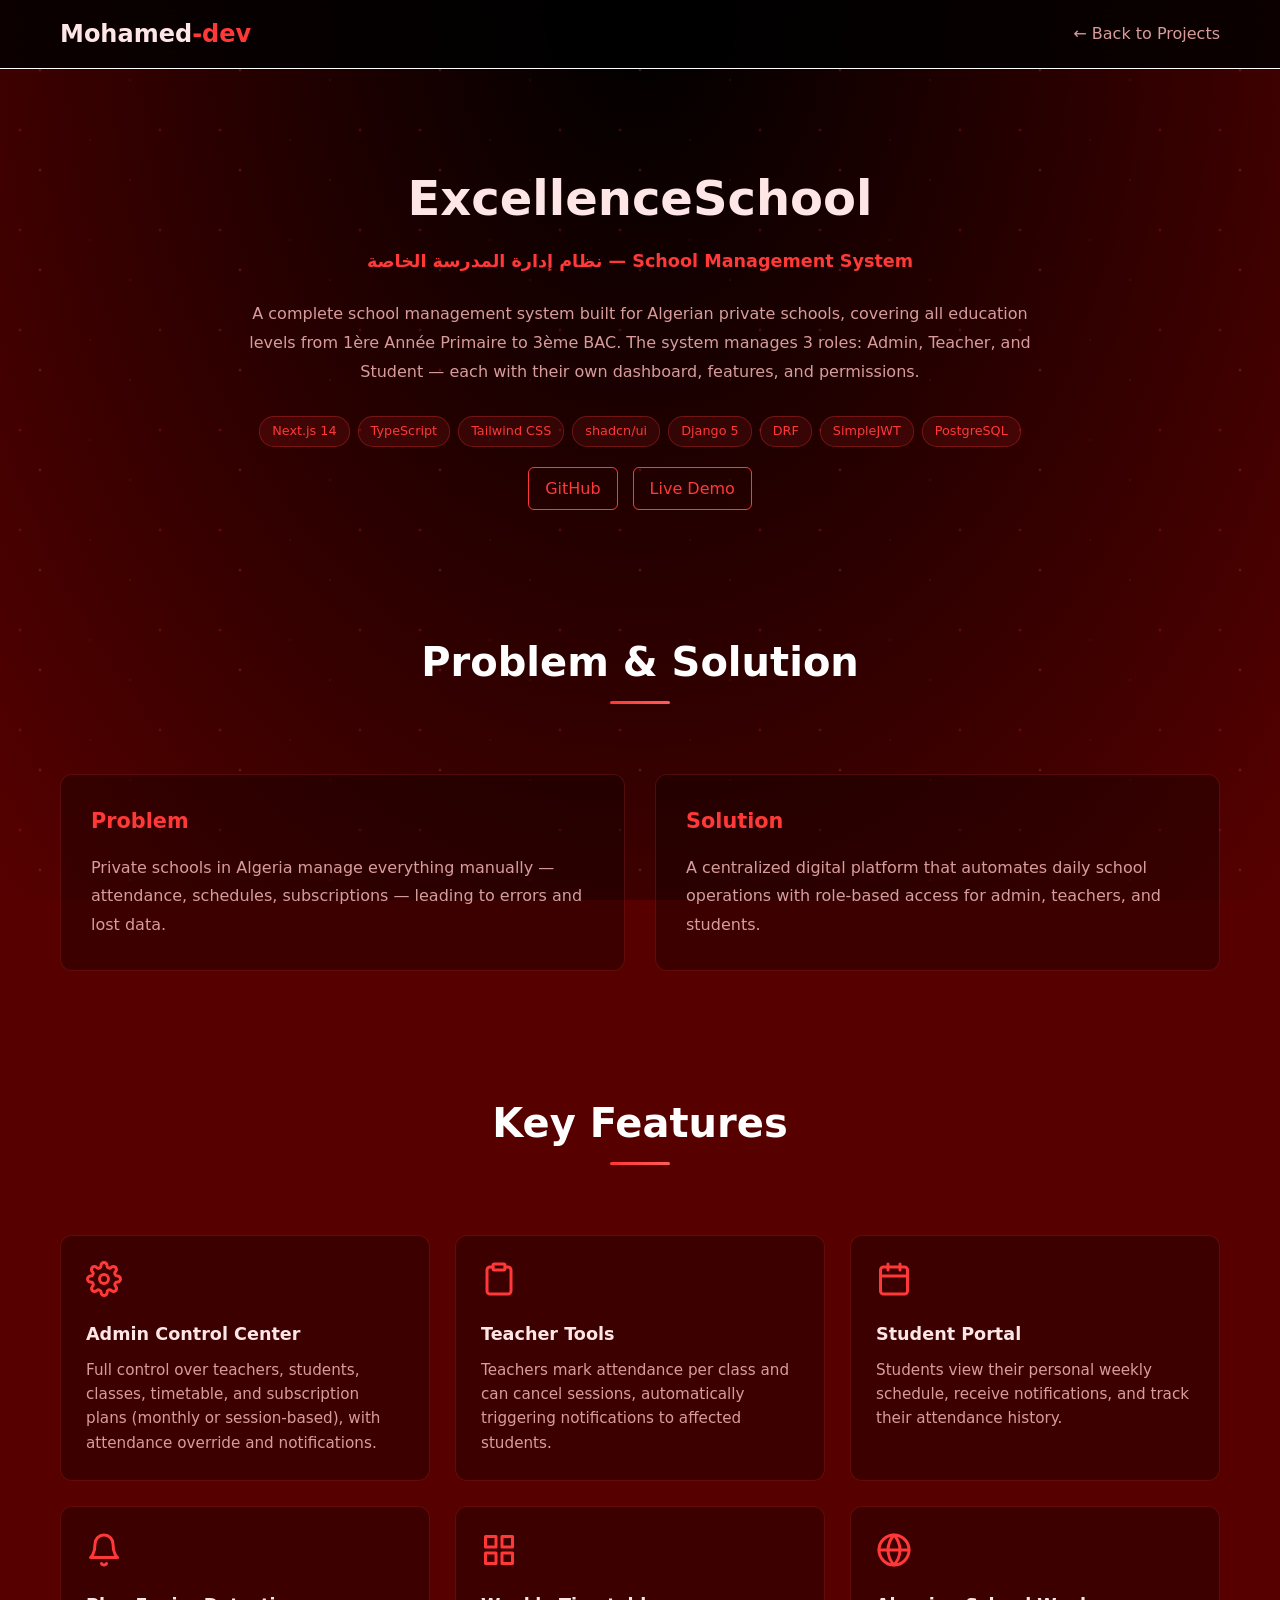
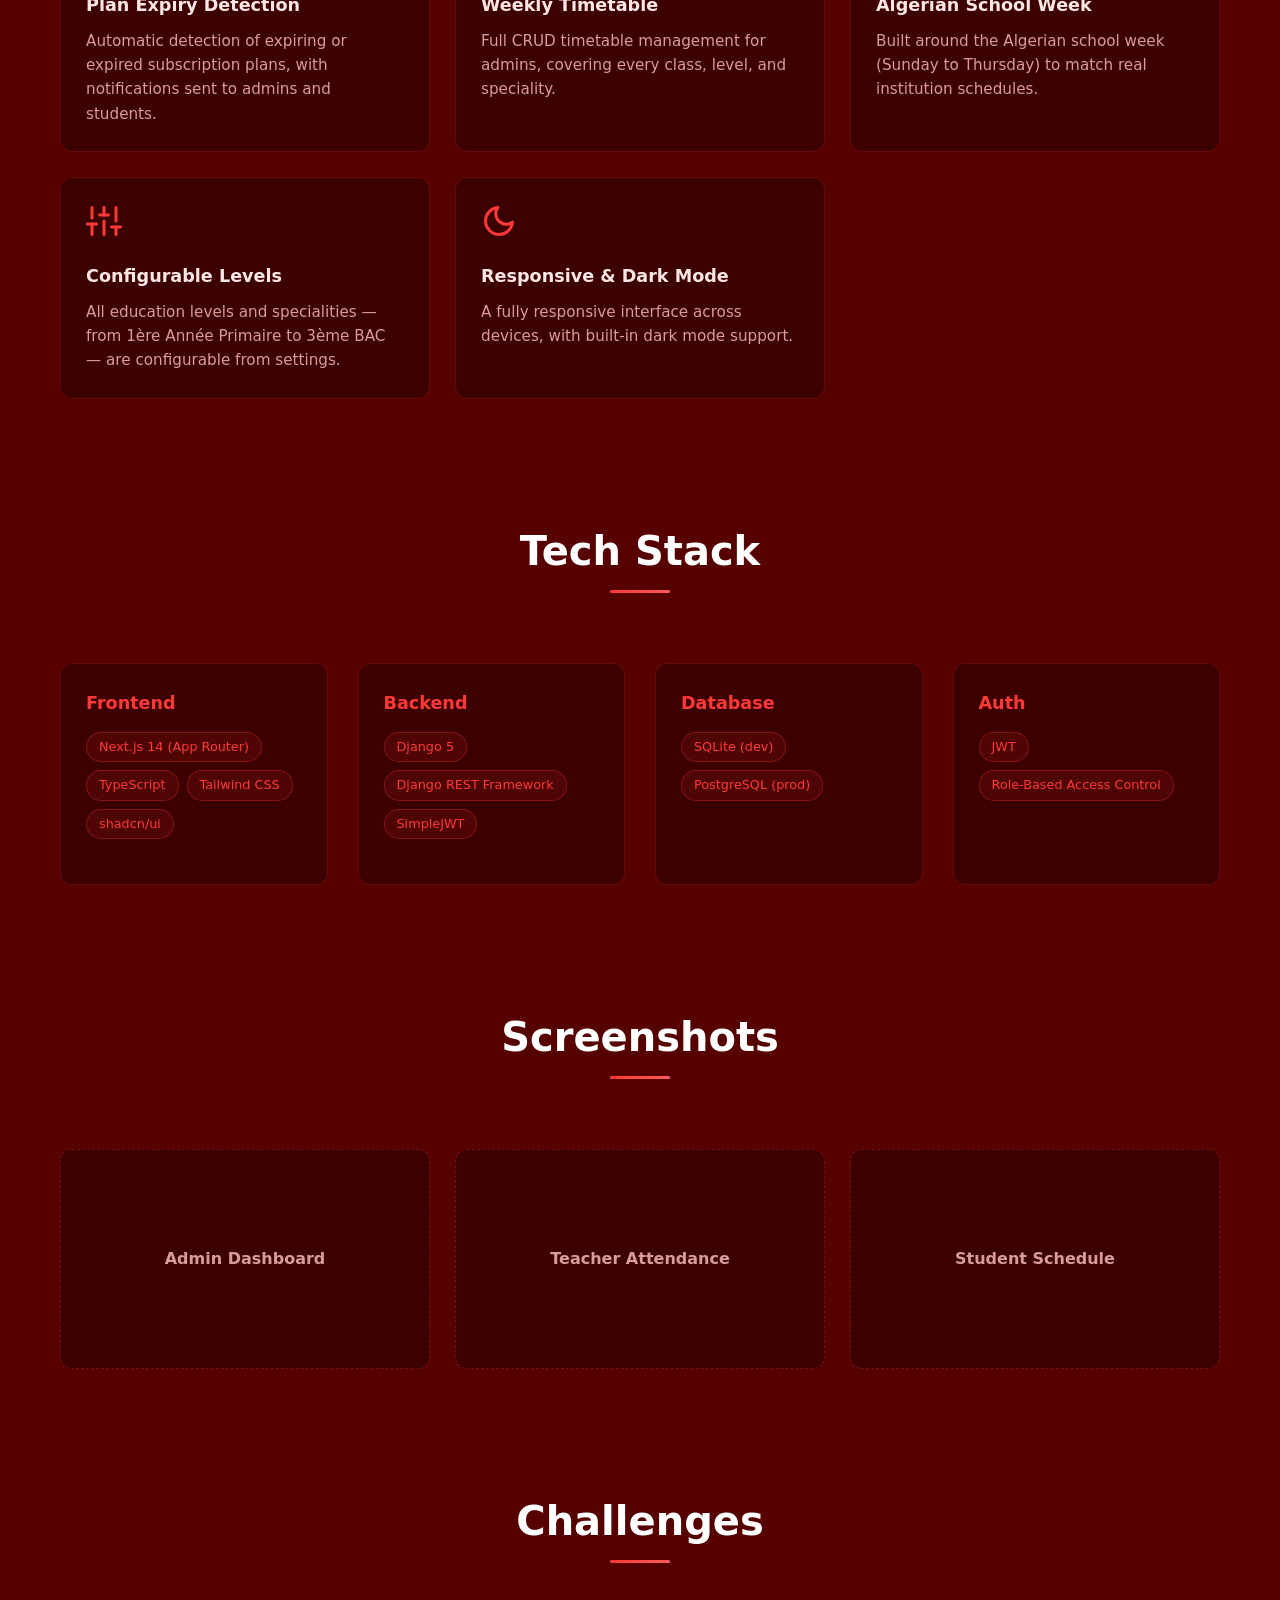
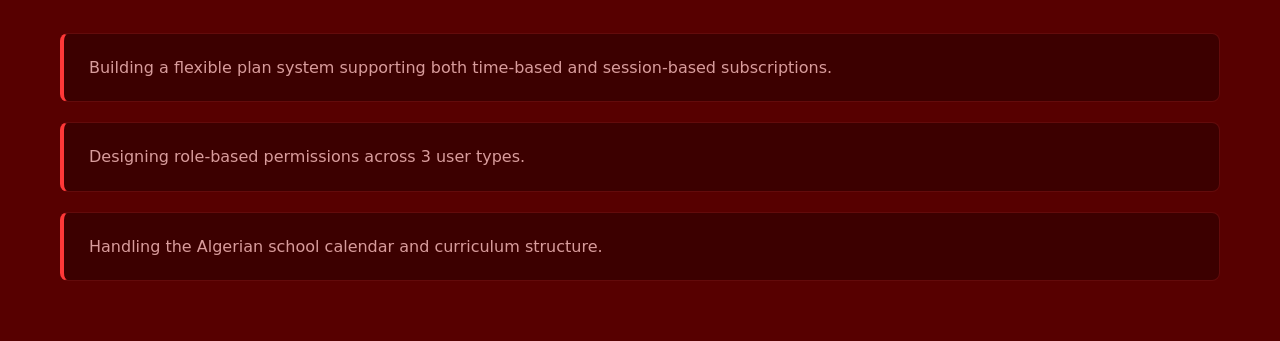
==== excellenceschool.html @ bee2334b "final1" ====
<!DOCTYPE html>
<html lang="en">
<head>
    <meta charset="UTF-8">
    <meta name="viewport" content="width=device-width, initial-scale=1.0">
    <title>ExcellenceSchool — Beddani Mohamed</title>
    <link rel="icon" type="Image/jpeg" href="icon.jpg">
    <link rel="stylesheet" href="style.css">
</head>
<body>
    <header id="navbar">
        <nav class="nav-container">
            <div class="logo">
                Mohamed<span class="logo-accent">-dev</span>
            </div>
            <a href="index.html#projects" class="back-link">&larr; Back to Projects</a>
        </nav>
    </header>

    <main>
        <section class="project-hero">
            <div class="container">
                <h1>ExcellenceSchool</h1>
                <p class="project-subtitle">نظام إدارة المدرسة الخاصة — School Management System</p>
                <p class="project-hero-desc">A complete school management system built for Algerian private schools, covering all education levels from 1ère Année Primaire to 3ème BAC. The system manages 3 roles: Admin, Teacher, and Student — each with their own dashboard, features, and permissions.</p>
                <div class="project-tech">
                    <span>Next.js 14</span>
                    <span>TypeScript</span>
                    <span>Tailwind CSS</span>
                    <span>shadcn/ui</span>
                    <span>Django 5</span>
                    <span>DRF</span>
                    <span>SimpleJWT</span>
                    <span>PostgreSQL</span>
                </div>
                <div class="project-links">
                    <a href="#" class="project-link">GitHub</a>
                    <a href="https://excellence-school.vercel.app/" class="project-link" target="_blank">Live Demo</a>
                </div>
            </div>
        </section>

        <section class="section">
            <div class="container">
                <h2 class="section-title">Problem &amp; Solution</h2>
                <div class="problem-solution-grid">
                    <div class="ps-card">
                        <h3>Problem</h3>
                        <p>Private schools in Algeria manage everything manually — attendance, schedules, subscriptions — leading to errors and lost data.</p>
                    </div>
                    <div class="ps-card">
                        <h3>Solution</h3>
                        <p>A centralized digital platform that automates daily school operations with role-based access for admin, teachers, and students.</p>
                    </div>
                </div>
            </div>
        </section>

        <section class="section">
            <div class="container">
                <h2 class="section-title">Key Features</h2>
                <div class="features-grid">
                    <div class="feature-card">
                        <svg class="feature-icon" viewBox="0 0 24 24"><circle cx="12" cy="12" r="3"></circle><path d="M19.4 15a1.65 1.65 0 0 0 .33 1.82l.06.06a2 2 0 0 1 0 2.83 2 2 0 0 1-2.83 0l-.06-.06a1.65 1.65 0 0 0-1.82-.33 1.65 1.65 0 0 0-1 1.51V21a2 2 0 0 1-2 2 2 2 0 0 1-2-2v-.09A1.65 1.65 0 0 0 9 19.4a1.65 1.65 0 0 0-1.82.33l-.06.06a2 2 0 0 1-2.83 0 2 2 0 0 1 0-2.83l.06-.06a1.65 1.65 0 0 0 .33-1.82 1.65 1.65 0 0 0-1.51-1H3a2 2 0 0 1-2-2 2 2 0 0 1 2-2h.09A1.65 1.65 0 0 0 4.6 9a1.65 1.65 0 0 0-.33-1.82l-.06-.06a2 2 0 0 1 0-2.83 2 2 0 0 1 2.83 0l.06.06a1.65 1.65 0 0 0 1.82.33H9a1.65 1.65 0 0 0 1-1.51V3a2 2 0 0 1 2-2 2 2 0 0 1 2 2v.09a1.65 1.65 0 0 0 1 1.51 1.65 1.65 0 0 0 1.82-.33l.06-.06a2 2 0 0 1 2.83 0 2 2 0 0 1 0 2.83l-.06.06a1.65 1.65 0 0 0-.33 1.82V9a1.65 1.65 0 0 0 1.51 1H21a2 2 0 0 1 2 2 2 2 0 0 1-2 2h-.09a1.65 1.65 0 0 0-1.51 1z"></path></svg>
                        <h3>Admin Control Center</h3>
                        <p>Full control over teachers, students, classes, timetable, and subscription plans (monthly or session-based), with attendance override and notifications.</p>
                    </div>
                    <div class="feature-card">
                        <svg class="feature-icon" viewBox="0 0 24 24"><path d="M16 4h2a2 2 0 0 1 2 2v14a2 2 0 0 1-2 2H6a2 2 0 0 1-2-2V6a2 2 0 0 1 2-2h2"></path><rect x="8" y="2" width="8" height="4" rx="1" ry="1"></rect></svg>
                        <h3>Teacher Tools</h3>
                        <p>Teachers mark attendance per class and can cancel sessions, automatically triggering notifications to affected students.</p>
                    </div>
                    <div class="feature-card">
                        <svg class="feature-icon" viewBox="0 0 24 24"><rect x="3" y="4" width="18" height="18" rx="2" ry="2"></rect><line x1="16" y1="2" x2="16" y2="6"></line><line x1="8" y1="2" x2="8" y2="6"></line><line x1="3" y1="10" x2="21" y2="10"></line></svg>
                        <h3>Student Portal</h3>
                        <p>Students view their personal weekly schedule, receive notifications, and track their attendance history.</p>
                    </div>
                    <div class="feature-card">
                        <svg class="feature-icon" viewBox="0 0 24 24"><path d="M18 8A6 6 0 0 0 6 8c0 7-3 9-3 9h18s-3-2-3-9"></path><path d="M13.73 21a2 2 0 0 1-3.46 0"></path></svg>
                        <h3>Plan Expiry Detection</h3>
                        <p>Automatic detection of expiring or expired subscription plans, with notifications sent to admins and students.</p>
                    </div>
                    <div class="feature-card">
                        <svg class="feature-icon" viewBox="0 0 24 24"><rect x="3" y="3" width="7" height="7"></rect><rect x="14" y="3" width="7" height="7"></rect><rect x="14" y="14" width="7" height="7"></rect><rect x="3" y="14" width="7" height="7"></rect></svg>
                        <h3>Weekly Timetable</h3>
                        <p>Full CRUD timetable management for admins, covering every class, level, and speciality.</p>
                    </div>
                    <div class="feature-card">
                        <svg class="feature-icon" viewBox="0 0 24 24"><circle cx="12" cy="12" r="10"></circle><line x1="2" y1="12" x2="22" y2="12"></line><path d="M12 2a15.3 15.3 0 0 1 4 10 15.3 15.3 0 0 1-4 10 15.3 15.3 0 0 1-4-10 15.3 15.3 0 0 1 4-10z"></path></svg>
                        <h3>Algerian School Week</h3>
                        <p>Built around the Algerian school week (Sunday to Thursday) to match real institution schedules.</p>
                    </div>
                    <div class="feature-card">
                        <svg class="feature-icon" viewBox="0 0 24 24"><line x1="4" y1="21" x2="4" y2="14"></line><line x1="4" y1="10" x2="4" y2="3"></line><line x1="12" y1="21" x2="12" y2="12"></line><line x1="12" y1="8" x2="12" y2="3"></line><line x1="20" y1="21" x2="20" y2="16"></line><line x1="20" y1="12" x2="20" y2="3"></line><line x1="1" y1="14" x2="7" y2="14"></line><line x1="9" y1="8" x2="15" y2="8"></line><line x1="17" y1="16" x2="23" y2="16"></line></svg>
                        <h3>Configurable Levels</h3>
                        <p>All education levels and specialities — from 1ère Année Primaire to 3ème BAC — are configurable from settings.</p>
                    </div>
                    <div class="feature-card">
                        <svg class="feature-icon" viewBox="0 0 24 24"><path d="M21 12.79A9 9 0 1 1 11.21 3 7 7 0 0 0 21 12.79z"></path></svg>
                        <h3>Responsive &amp; Dark Mode</h3>
                        <p>A fully responsive interface across devices, with built-in dark mode support.</p>
                    </div>
                </div>
            </div>
        </section>

        <section class="section">
            <div class="container">
                <h2 class="section-title">Tech Stack</h2>
                <div class="techstack-grid">
                    <div class="techstack-group">
                        <h3>Frontend</h3>
                        <div class="project-tech">
                            <span>Next.js 14 (App Router)</span>
                            <span>TypeScript</span>
                            <span>Tailwind CSS</span>
                            <span>shadcn/ui</span>
                        </div>
                    </div>
                    <div class="techstack-group">
                        <h3>Backend</h3>
                        <div class="project-tech">
                            <span>Django 5</span>
                            <span>Django REST Framework</span>
                            <span>SimpleJWT</span>
                        </div>
                    </div>
                    <div class="techstack-group">
                        <h3>Database</h3>
                        <div class="project-tech">
                            <span>SQLite (dev)</span>
                            <span>PostgreSQL (prod)</span>
                        </div>
                    </div>
                    <div class="techstack-group">
                        <h3>Auth</h3>
                        <div class="project-tech">
                            <span>JWT</span>
                            <span>Role-Based Access Control</span>
                        </div>
                    </div>
                </div>
            </div>
        </section>

        <section class="section">
            <div class="container">
                <h2 class="section-title">Screenshots</h2>
                <div class="screenshots-grid">
                    <div class="screenshot-placeholder">Admin Dashboard</div>
                    <div class="screenshot-placeholder">Teacher Attendance</div>
                    <div class="screenshot-placeholder">Student Schedule</div>
                </div>
            </div>
        </section>

        <section class="section">
            <div class="container">
                <h2 class="section-title">Challenges</h2>
                <ul class="challenges-list">
                    <li>Building a flexible plan system supporting both time-based and session-based subscriptions.</li>
                    <li>Designing role-based permissions across 3 user types.</li>
                    <li>Handling the Algerian school calendar and curriculum structure.</li>
                </ul>
            </div>
        </section>
    </main>
</body>
</html>
---- style.css ----
:root {
  --bg-1: #570000;
  --bg-2: #000000;
  --text: #FFE6E6;
  --muted: #D89C9C;
  --accent: #FF3838;
  --accent-2: #FF5C5C;
  --card: #3b0202;
  --card-2: #ffffff;
  --shadow: 0 10px 30px rgba(255, 56, 56, 0.15);
}

* {
  margin: 0;
  padding: 0;
  box-sizing: border-box;
}

html {
  scroll-behavior: smooth;
}

body {
  font-family: system-ui, -apple-system, 'Segoe UI', Roboto, Ubuntu, Cantarell, 'Noto Sans', sans-serif;
  background: var(--bg-1);
  color: var(--text);
  line-height: 1.6;
  overflow-x: hidden;
}

/* Background with animated stars */
body::before {
  content: '';
  position: fixed;
  top: 0;
  left: 0;
  width: 100%;
  height: 100%;
  background: 
    radial-gradient(ellipse at top, var(--bg-2) 0%, var(--bg-1) 100%);
  z-index: -2;
}

body::after {
  content: '';
  position: fixed;
  top: 0;
  left: 0;
  width: 100%;
  height: 100%;
  background: 
    radial-gradient(2px 2px at 20px 30px, var(--accent), transparent),
    radial-gradient(2px 2px at 40px 70px, var(--accent-2), transparent),
    radial-gradient(1px 1px at 90px 40px, var(--accent), transparent),
    radial-gradient(1px 1px at 130px 80px, var(--accent-2), transparent),
    radial-gradient(2px 2px at 160px 30px, var(--accent), transparent);
  background-repeat: repeat;
  background-size: 200px 100px;
  animation: stars 20s linear infinite;
  opacity: 0.3;
  z-index: -1;
}

@keyframes stars {
  from { transform: translateY(0px); }
  to { transform: translateY(-100px); }
}

.container {
  max-width: 1200px;
  margin: 0 auto;
  padding: 0 20px;
}

.section {
  padding: 60px 0;
}



.section-title {
  font-size: 2.5rem;
  font-weight: 700;
  text-align: center;
  margin-bottom: 80px;
  color: #ffffff;
  position: relative;
}

.section-title::after {
  content: '';
  position: absolute;
  bottom: -10px;
  left: 50%;
  transform: translateX(-50%);
  width: 60px;
  height: 3px;
  background: linear-gradient(90deg, var(--accent), var(--accent-2));
  border-radius: 2px;
}

#navbar {
  position: fixed;
  top: 0;
  width: 100%;
  background: rgba(0, 0, 0, 0.8);
  backdrop-filter: blur(10px);
  border-bottom: 1px solid rgb(255, 255, 255);
  z-index: 1000;
  transition: all 0.3s ease;
}

.nav-container {
  display: flex;
  justify-content: space-between;
  align-items: center;
  padding: 15px 20px;
  max-width: 1200px;
  margin: 0 auto;
}

.logo {
  font-size: 1.5rem;
  font-weight: 700;
  color: var(--text);
}

.logo-accent {
  color: var(--accent);
}

.nav-menu {
  display: flex;
  list-style: none;
  gap: 30px;
}

.nav-link {
  color: #888888; /* grey color for non-hover state */
  text-decoration: none;
  font-weight: 500;
  transition: all 0.3s ease;
  position: relative;
}

.nav-link.active,
.nav-link:hover {
  color: white;
}

.nav-link::after {
  content: '';
  position: absolute;
  bottom: -5px;
  left: 0;
  width: 0;
  height: 2px;
  background: var(--accent);
  transition: width 0.3s ease;
}

.nav-link.active::after,
.nav-link:hover::after {
  width: 100%;
}

.nav-social {
  display: flex;
  gap: 15px;
}

.social-icon {
  color: #888888; /* grey color for non-hover state */
  transition: all 0.3s ease;
  padding: 8px;
  border-radius: 50%;
}

.social-icon:hover {
  color: white;
  transform: scale(1.1);
  box-shadow: 0 0 15px rgba(255, 255, 255, 0.3);
}

.hamburger {
  display: none;
  flex-direction: column;
  cursor: pointer;
  gap: 4px;
}

.hamburger span {
  width: 25px;
  height: 3px;
  background: var(--text);
  transition: all 0.3s ease;
  border-radius: 2px;
}

.hamburger.active span:nth-child(1) {
  transform: rotate(45deg) translate(6px, 6px);
}

.hamburger.active span:nth-child(2) {
  opacity: 0;
}

.hamburger.active span:nth-child(3) {
  transform: rotate(-45deg) translate(6px, -6px);
}

.hero {
  min-height: 100vh;
  display: flex;
  align-items: center;
  padding: 80px 0 80px;
}

.hero-content {
  display: grid;
  grid-template-columns: 1fr 1fr;
  gap: 80px;
  align-items: center;
}

.hero-text {
  animation: slideInLeft 1s ease-out;
}

.greeting {
  color: var(--muted);
  font-size: 1.1rem;
  margin-bottom: 15px;
}

.hero-title {
  font-size: 3.5rem;
  font-weight: 700;
  margin-bottom: 20px;
  line-height: 1.2;
}

.cursor {
  color: var(--accent);
  animation: blink 1s infinite;
}

@keyframes blink {
  0%, 50% { opacity: 1; }
  51%, 100% { opacity: 0; }
}

.hero-quote {
  color: var(--muted);
  font-size: 1.1rem;
  margin-bottom: 35px;
}

.hero-buttons {
  display: flex;
  gap: 20px;
  margin-bottom: 40px;
}

.hero-social {
  display: flex;
  gap: 15px;
}

.hero-social-icon {
  color: var(--muted);
  padding: 10px;
  border-radius: 50%;
  transition: all 0.3s ease;
  background: rgba(14, 33, 64, 0.5);
  backdrop-filter: blur(5px);
}

.hero-social-icon:hover {
  color: white;
  transform: scale(1.1);
  background: rgba(0, 0, 0, 0.1);
  box-shadow: 0 0 20px rgba(0, 0, 0, 0.3);
}

/* Avatar and Solar System */
.hero-visual {
  display: flex;
  justify-content: center;
  animation: slideInRight 1s ease-out;
}

.avatar-container {
  position: relative;
  width: 500px;
  height: 500px;
  display: flex;
  align-items: center;
  justify-content: center;
}

/* Matahari (Sun) - Elemento visual */
.sun-core {
  width: 168px; /* 40% larger than 120px */
  height: 168px; /* 40% larger than 120px */
  border-radius: 50%;
  position: absolute;
  top: 50%;
  left: 50%;
  transform: translate(-50%, -50%);
  border: 4px solid #FFD700;
  box-shadow:
    0 0 40px rgba(255, 215, 0, 0.8),
    0 0 80px rgba(255, 215, 0, 0.5),
    0 0 120px rgba(255, 215, 0, 0.3),
    inset 0 0 30px rgba(255, 215, 0, 0.4);
  animation: sunGlow 3s ease-in-out infinite alternate;
  cursor: pointer;
  transition: transform 0.3s ease;
  overflow: hidden;
}

.sun-core img {
  width: 100%;
  height: 100%;
  border-radius: 50%;
  object-fit: cover;
}

.sun-core:hover {
  transform: translate(-50%, -50%) scale(1.1);
}

/* Orbit Icon Buttons */
.orbit-icon {
  position: absolute;
  top: 50%;
  left: 50%;
  width: 48px;
  height: 48px;
  border-radius: 50%;
  font-size: 10px;
  font-weight: bold;
  color: var(--text);
  cursor: pointer;
  transition: all 0.3s ease;
  transform-origin: 0 0;
}

.orbit-icon img {
  width: 100%;
  height: 100%;
  border-radius: 50%;
  object-fit: cover;
}

.orbit-icon:hover {
  background: rgba(255, 56, 56, 0.4);
  transform: scale(1.2);
  box-shadow: 0 0 10px rgba(255, 56, 56, 0.5);
}

@keyframes sunGlow {
  0% {
    box-shadow:
      0 0 40px rgba(255, 215, 0, 0.8),
      0 0 80px rgba(255, 215, 0, 0.5),
      0 0 120px rgba(255, 215, 0, 0.3),
      inset 0 0 30px rgba(255, 215, 0, 0.4);
  }
  100% {
    box-shadow:
      0 0 50px rgba(255, 215, 0, 1),
      0 0 100px rgba(255, 215, 0, 0.7),
      0 0 150px rgba(255, 215, 0, 0.4),
      inset 0 0 40px rgba(255, 215, 0, 0.6);
  }
}




@keyframes slideInLeft {
  from {
    opacity: 0;
    transform: translateX(-50px);
  }
  to {
    opacity: 1;
    transform: translateX(0);
  }
}

@keyframes slideInRight {
  from {
    opacity: 0;
    transform: translateX(50px);
  }
  to {
    opacity: 1;
    transform: translateX(0);
  }
}

/* Orbit rotation animations */
@keyframes rotate {
  from {
    transform: translate(-50%, -50%) rotate(0deg);
  }
  to {
    transform: translate(-50%, -50%) rotate(360deg);
  }
}

@keyframes counterRotate {
  from {
    transform: translate(-50%, -50%) rotate(0deg);
  }
  to {
    transform: translate(-50%, -50%) rotate(-360deg);
  }
}















.glow-genz-button {
  background: transparent;
  border: 2px solid var(--accent);
  border-radius: 12px;
  color: var(--accent);
  font-weight: 700;
  font-size: 18px;
  padding: 12px 36px;
  cursor: pointer;
  transition: all 0.3s ease;
  text-transform: uppercase;
  letter-spacing: 1.5px;
  font-family: system-ui, -apple-system, 'Segoe UI', Roboto, Ubuntu, Cantarell, 'Noto Sans', sans-serif;
  position: relative;
  overflow: hidden;
}

.glow-genz-button::before {
  content: '';
  position: absolute;
  top: 0;
  left: -100%;
  width: 100%;
  height: 100%;
  background: linear-gradient(45deg, var(--accent), var(--accent-2), #FF7F7F, #FF3838);
  background-size: 400% 400%;
  animation: glowGradient 4s ease infinite;
  opacity: 0;
  transition: opacity 0.3s ease;
}

.glow-genz-button:hover {
  color: white;
  border-color: var(--accent-2);
  box-shadow: 0 0 25px rgba(255, 56, 56, 1), 0 0 50px rgba(255, 92, 92, 0.8);
  transform: scale(1.05);
}

.glow-genz-button:hover::before {
  opacity: 1;
}

@keyframes glowGradient {
  0% {
    background-position: 0% 50%;
  }
  50% {
    background-position: 100% 50%;
  }
  100% {
    background-position: 0% 50%;
  }
}

@media (max-width: 1024px) {
  .hero-content {
    grid-template-columns: 1fr;
    gap: 50px;
    text-align: center;
  }

  .hero-social {
    justify-content: center;
  }

  .hero-title {
    font-size: 3rem;
  }


}

@media (max-width: 768px) {
  .nav-menu {
    position: fixed;
    top: 70px;
    left: 0;
    width: 100%;
    background: rgba(6, 21, 38, 0.95);
    backdrop-filter: blur(10px);
    flex-direction: column;
    padding: 20px;
    transform: translateX(-100%);
    transition: transform 0.3s ease;
    border-bottom: 1px solid rgba(56, 182, 255, 0.1);
  }

  .nav-menu.active {
    transform: translateX(0);
  }

  .hamburger {
    display: flex;
  }

  .hero-content {
    gap: 40px;
  }

  .hero-social {
    justify-content: center;
  }

  .hero-title {
    font-size: 2.5rem;
  }

  .section-title {
    font-size: 2rem;
  }

  .hero-buttons {
    flex-direction: column;
    align-items: center;
  }

  .avatar-container {
    width: 350px;
    height: 350px;
  }

  .sun-core {
    width: 80px;
    height: 80px;
  }



  .earth-container {
    width: 30px;
    height: 30px;
    top: -15px;
  }

  .orbit-icon.html {
    width: 20px;
    height: 20px;
  }

  .orbit-icon.css {
    width: 12px;
    height: 12px;
  }

  .orbit-icon.js {
    width: 16px;
    height: 16px;
  }

  .orbit-icon.react {
    width: 18px;
    height: 18px;
  }

  .orbit-icon.nodejs {
    width: 20px;
    height: 20px;
  }

  .orbit-icon.python {
    width: 22px;
    height: 22px;
  }

  .orbit-icon.git {
    width: 24px;
    height: 24px;
  }

  .moon-orbit {
    width: 60px;
    height: 60px;
  }

  .orbit-icon.moon {
    width: 9px;
    height: 9px;
    top: -4.5px;
  }


}

@media (max-width: 640px) {
  .container {
    padding: 0 15px;
  }

  .section {
    padding: 60px 0;
  }

  .hero-content {
    gap: 30px;
  }

  .hero-social {
    justify-content: center;
  }

  .greeting {
    font-size: 1rem;
  }

  .hero-title {
    font-size: 2rem;
  }

  .hero-quote {
    font-size: 1rem;
  }

  .avatar-container {
    width: 250px;
    height: 250px;
  }

  .sun-core {
    width: 60px;
    height: 60px;
  }



  .earth-container {
    width: 24px;
    height: 24px;
    top: -12px;
  }

  .orbit-icon.html {
    width: 16px;
    height: 16px;
  }

  .orbit-icon.css {
    width: 10px;
    height: 10px;
  }

  .orbit-icon.js {
    width: 12px;
    height: 12px;
  }

  .orbit-icon.react {
    width: 14px;
    height: 14px;
  }

  .orbit-icon.nodejs {
    width: 16px;
    height: 16px;
  }

  .orbit-icon.python {
    width: 18px;
    height: 18px;
  }

  .orbit-icon.git {
    width: 20px;
    height: 20px;
  }

  .moon-orbit {
    width: 40px;
    height: 40px;
  }

  .orbit-icon.moon {
    width: 7px;
    height: 7px;
    top: -3.5px;
  }

  .nav-container {
    padding: 12px 15px;
  }


}

.about-content {
  display: grid;
  grid-template-columns: 1fr 1fr;
  gap: 80px;
  align-items: center;
  margin-top: 60px;
}

.about-text p {
  margin-bottom: 20px;
  line-height: 1.8;
  color: var(--muted);
}

.skills h3 {
  color: var(--text);
  margin-bottom: 20px;
  font-size: 1.2rem;
}

.skills-grid {
  display: flex;
  flex-wrap: wrap;
  gap: 10px;
}

.skill-tag {
  background: rgba(255, 56, 56, 0.1);
  color: var(--accent);
  padding: 8px 16px;
  border-radius: 20px;
  font-size: 0.9rem;
  border: 1px solid rgba(255, 56, 56, 0.3);
  transition: all 0.3s ease;
}

.skill-tag:hover {
  background: var(--accent);
  color: white;
  transform: scale(1.05);
}

.about-visual {
  display: flex;
  justify-content: center;
  align-items: center;
}

.code-animation {
  background: rgba(0, 0, 0, 0.5);
  border: 1px solid rgba(255, 56, 56, 0.3);
  border-radius: 12px;
  padding: 30px;
  font-family: 'Courier New', monospace;
  font-size: 1.1rem;
  color: var(--accent);
  box-shadow: 0 10px 30px rgba(0, 0, 0, 0.3);
}

.code-line {
  margin-bottom: 8px;
}

.code-line.indent {
  margin-left: 20px;
}

.projects-grid {
  display: grid;
  grid-template-columns: repeat(auto-fit, minmax(350px, 1fr));
  gap: 40px;
  margin-top: 60px;
}

.project-card {
  background: rgba(0, 0, 0, 0.3);
  border: 1px solid rgba(255, 56, 56, 0.2);
  border-radius: 12px;
  overflow: hidden;
  transition: all 0.3s ease;
  backdrop-filter: blur(10px);
}

.project-card:hover {
  transform: translateY(-10px);
  box-shadow: 0 20px 40px rgba(255, 56, 56, 0.2);
  border-color: var(--accent);
}

.project-image img {
  width: 100%;
  height: 200px;
  object-fit: cover;
}

.project-content {
  padding: 25px;
}

.project-content h3 {
  color: var(--text);
  margin-bottom: 15px;
  font-size: 1.3rem;
}

.project-content p {
  color: var(--muted);
  margin-bottom: 20px;
  line-height: 1.6;
}

.project-tech {
  display: flex;
  flex-wrap: wrap;
  gap: 8px;
  margin-bottom: 20px;
}

.project-tech span {
  background: rgba(255, 56, 56, 0.1);
  color: var(--accent);
  padding: 4px 12px;
  border-radius: 15px;
  font-size: 0.8rem;
  border: 1px solid rgba(255, 56, 56, 0.3);
}

.project-links {
  display: flex;
  gap: 15px;
}

.project-link {
  color: var(--accent);
  text-decoration: none;
  font-weight: 500;
  transition: all 0.3s ease;
  padding: 8px 16px;
  border: 1px solid var(--accent);
  border-radius: 6px;
}

.project-link:hover {
  background: var(--accent);
  color: white;
}

.contact-content {
  display: grid;
  grid-template-columns: 1fr 1fr;
  gap: 80px;
  margin-top: 60px;
}

.contact-info p {
  color: var(--muted);
  margin-bottom: 30px;
  line-height: 1.8;
}

.contact-details {
  margin-bottom: 30px;
}

.contact-item {
  display: flex;
  align-items: center;
  gap: 15px;
  margin-bottom: 20px;
  color: var(--muted);
}

.contact-item svg {
  color: var(--accent);
  flex-shrink: 0;
}

.contact-item span {
  font-weight: 500;
}

.social-links {
  display: flex;
  gap: 20px;
}

.social-link {
  color: var(--muted);
  transition: all 0.3s ease;
  padding: 12px;
  border-radius: 50%;
  background: rgba(0, 0, 0, 0.3);
  border: 1px solid rgba(255, 56, 56, 0.2);
}

.social-link:hover {
  color: var(--accent);
  transform: scale(1.1);
  box-shadow: 0 0 20px rgba(255, 56, 56, 0.3);
}

.contact-form {
  background: rgba(0, 0, 0, 0.3);
  border: 1px solid rgba(255, 56, 56, 0.2);
  border-radius: 12px;
  padding: 30px;
  backdrop-filter: blur(10px);
}

.form-group {
  margin-bottom: 20px;
}

.form-group input,
.form-group textarea {
  width: 100%;
  padding: 15px;
  background: rgba(0, 0, 0, 0.5);
  border: 1px solid rgba(255, 56, 56, 0.3);
  border-radius: 8px;
  color: var(--text);
  font-family: inherit;
  transition: all 0.3s ease;
}

.form-group input:focus,
.form-group textarea:focus {
  outline: none;
  border-color: var(--accent);
  box-shadow: 0 0 10px rgba(255, 56, 56, 0.3);
}

.form-group input::placeholder,
.form-group textarea::placeholder {
  color: var(--muted);
}

.slide-in-left {
  transform: translateX(-30px);
  opacity: 0;
  transition: all 1.5s ease;
}

.slide-in-right {
  transform: translateX(30px);
  opacity: 0;
  transition: all 1.5s ease;
}

.slide-in-up {
  transform: translateY(30px);
  opacity: 0;
  transition: all 1.5s ease;
}

@media (max-width: 1024px) {
  .about-content,
  .contact-content {
    grid-template-columns: 1fr;
    gap: 50px;
  }

  .projects-grid {
    grid-template-columns: 1fr;
  }
}

@media (max-width: 768px) {
  .about-content,
  .contact-content {
    gap: 40px;
  }

  .projects-grid {
    gap: 30px;
  }

  .project-content {
    padding: 20px;
  }

  .contact-form {
    padding: 25px;
  }
}

@media (max-width: 640px) {
  .about-content,
  .contact-content {
    gap: 30px;
  }

  .skills-grid {
    justify-content: center;
  }

  .project-links {
    flex-direction: column;
  }

  .social-links {
    justify-content: center;
  }
}

/* Project subtitle shown on project cards */
.project-subtitle-card {
  color: var(--accent);
  font-size: 0.85rem;
  font-weight: 600;
  text-transform: uppercase;
  letter-spacing: 1px;
  margin-bottom: 10px;
}

/* Project detail page */
.back-link {
  color: var(--muted);
  text-decoration: none;
  font-weight: 500;
  transition: color 0.3s ease;
}

.back-link:hover {
  color: var(--accent);
}

.project-hero {
  padding: 160px 0 60px;
  text-align: center;
}

.project-hero h1 {
  font-size: 3rem;
  font-weight: 700;
  color: var(--text);
  margin-bottom: 10px;
}

.project-subtitle {
  color: var(--accent);
  font-size: 1.1rem;
  font-weight: 600;
  margin-bottom: 25px;
}

.project-hero-desc {
  color: var(--muted);
  max-width: 800px;
  margin: 0 auto 30px;
  line-height: 1.8;
}

.project-hero .project-tech,
.project-hero .project-links {
  justify-content: center;
}

.problem-solution-grid {
  display: grid;
  grid-template-columns: repeat(2, 1fr);
  gap: 30px;
  margin-top: 50px;
}

.ps-card {
  background: rgba(0, 0, 0, 0.3);
  border: 1px solid rgba(255, 56, 56, 0.2);
  border-radius: 12px;
  padding: 30px;
}

.ps-card h3 {
  color: var(--accent);
  margin-bottom: 15px;
  font-size: 1.3rem;
}

.ps-card p {
  color: var(--muted);
  line-height: 1.8;
}

.features-grid {
  display: grid;
  grid-template-columns: repeat(auto-fit, minmax(280px, 1fr));
  gap: 25px;
  margin-top: 50px;
}

.feature-card {
  background: rgba(0, 0, 0, 0.3);
  border: 1px solid rgba(255, 56, 56, 0.2);
  border-radius: 12px;
  padding: 25px;
  transition: all 0.3s ease;
}

.feature-card:hover {
  transform: translateY(-5px);
  border-color: var(--accent);
  box-shadow: 0 10px 25px rgba(255, 56, 56, 0.15);
}

.feature-icon {
  width: 36px;
  height: 36px;
  color: var(--accent);
  margin-bottom: 15px;
  fill: none;
  stroke: currentColor;
  stroke-width: 2;
  stroke-linecap: round;
  stroke-linejoin: round;
}

.feature-card h3 {
  color: var(--text);
  font-size: 1.1rem;
  margin-bottom: 10px;
}

.feature-card p {
  color: var(--muted);
  font-size: 0.95rem;
  line-height: 1.6;
}

.techstack-grid {
  display: grid;
  grid-template-columns: repeat(auto-fit, minmax(220px, 1fr));
  gap: 30px;
  margin-top: 50px;
}

.techstack-group {
  background: rgba(0, 0, 0, 0.3);
  border: 1px solid rgba(255, 56, 56, 0.2);
  border-radius: 12px;
  padding: 25px;
}

.techstack-group h3 {
  color: var(--accent);
  margin-bottom: 15px;
  font-size: 1.1rem;
}

.screenshots-grid {
  display: grid;
  grid-template-columns: repeat(auto-fit, minmax(280px, 1fr));
  gap: 25px;
  margin-top: 50px;
}

.screenshot-placeholder {
  height: 220px;
  display: flex;
  align-items: center;
  justify-content: center;
  background: rgba(0, 0, 0, 0.3);
  border: 1px dashed rgba(255, 56, 56, 0.3);
  border-radius: 12px;
  color: var(--muted);
  font-weight: 600;
}

.challenges-list {
  list-style: none;
  margin-top: 50px;
  display: flex;
  flex-direction: column;
  gap: 20px;
}

.challenges-list li {
  background: rgba(0, 0, 0, 0.3);
  border: 1px solid rgba(255, 56, 56, 0.2);
  border-left: 4px solid var(--accent);
  border-radius: 8px;
  padding: 20px 25px;
  color: var(--muted);
  line-height: 1.7;
}

@media (max-width: 1024px) {
  .problem-solution-grid {
    grid-template-columns: 1fr;
  }
}

@media (max-width: 768px) {
  .project-hero {
    padding: 140px 0 40px;
  }

  .project-hero h1 {
    font-size: 2.2rem;
  }
}
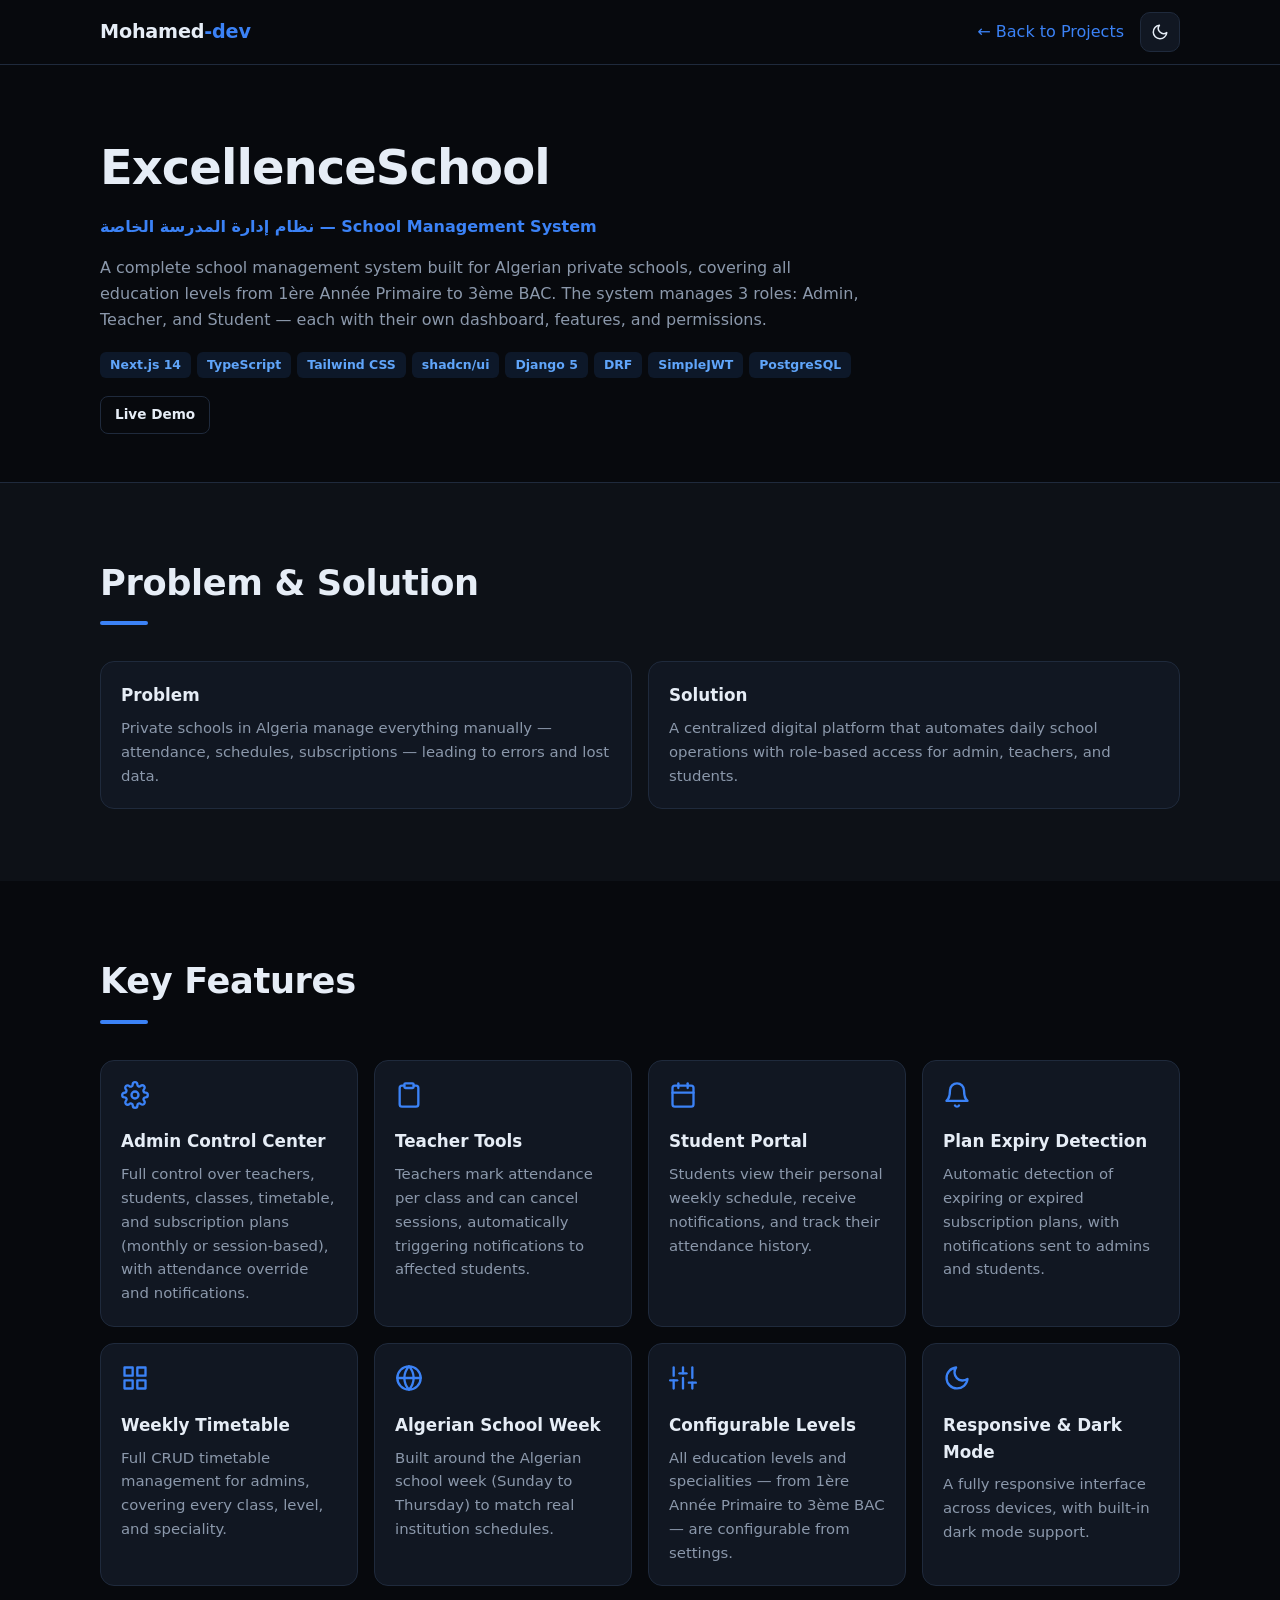
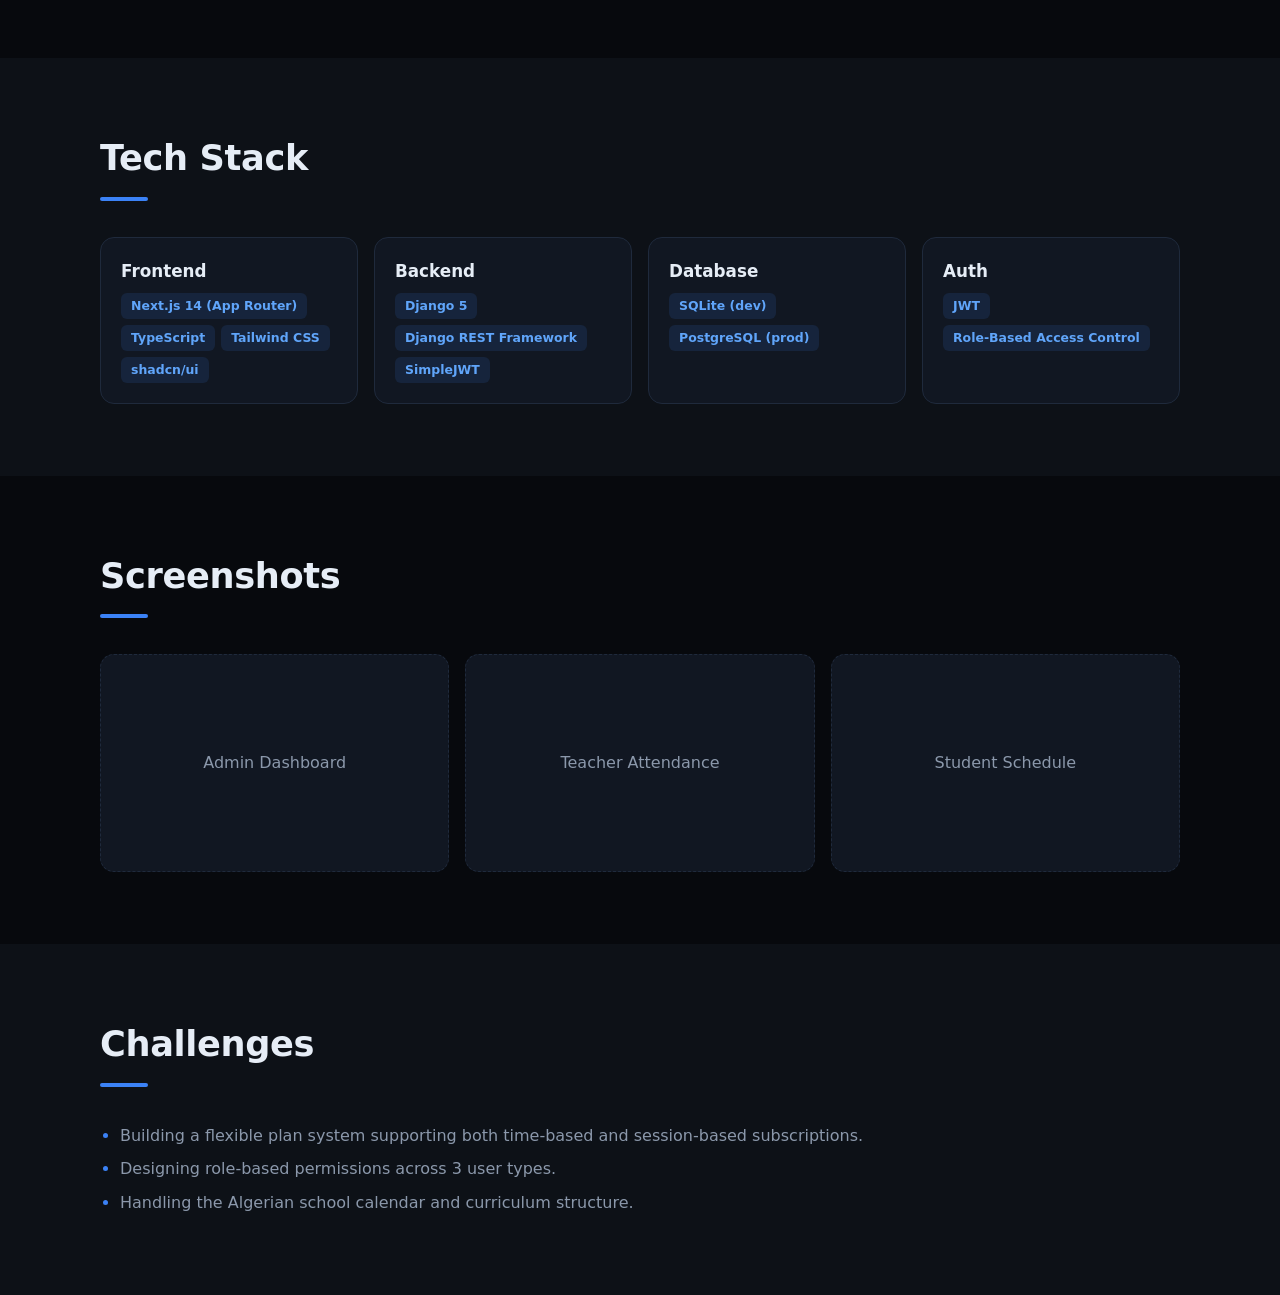
==== commit 4c7383a4: "Redesign portfolio: lighter black/blue theme with dark/light mode - Remove heavy animations (orbits," ====
--- a/excellenceschool.html
+++ b/excellenceschool.html
@@ -1,10 +1,11 @@
 <!DOCTYPE html>
-<html lang="en">
+<html lang="en" data-theme="dark">
 <head>
     <meta charset="UTF-8">
     <meta name="viewport" content="width=device-width, initial-scale=1.0">
     <title>ExcellenceSchool — Beddani Mohamed</title>
-    <link rel="icon" type="Image/jpeg" href="icon.jpg">
+    <link rel="icon" type="image/jpeg" href="icon.jpg">
+    <script src="theme.js"></script>
     <link rel="stylesheet" href="style.css">
 </head>
 <body>
@@ -14,6 +15,10 @@
                 Mohamed<span class="logo-accent">-dev</span>
             </div>
             <a href="index.html#projects" class="back-link">&larr; Back to Projects</a>
+            <button class="theme-toggle" id="theme-toggle" type="button" aria-label="Toggle light / dark mode">
+                <svg class="icon-moon" width="18" height="18" viewBox="0 0 24 24" fill="none" stroke="currentColor" stroke-width="2" stroke-linecap="round" stroke-linejoin="round"><path d="M21 12.79A9 9 0 1 1 11.21 3 7 7 0 0 0 21 12.79z"/></svg>
+                <svg class="icon-sun" width="18" height="18" viewBox="0 0 24 24" fill="none" stroke="currentColor" stroke-width="2" stroke-linecap="round" stroke-linejoin="round"><circle cx="12" cy="12" r="4"/><path d="M12 2v2M12 20v2M4.93 4.93l1.41 1.41M17.66 17.66l1.41 1.41M2 12h2M20 12h2M4.93 19.07l1.41-1.41M17.66 6.34l1.41-1.41"/></svg>
+            </button>
         </nav>
     </header>
 
@@ -34,8 +39,7 @@
                     <span>PostgreSQL</span>
                 </div>
                 <div class="project-links">
-                    <a href="#" class="project-link">GitHub</a>
-                    <a href="https://excellence-school.vercel.app/" class="project-link" target="_blank">Live Demo</a>
+                                        <a href="https://excellence-school.vercel.app/" class="project-link" target="_blank">Live Demo</a>
                 </div>
             </div>
         </section>
--- a/style.css
+++ b/style.css
@@ -1,1220 +1,831 @@
-:root {
-  --bg-1: #570000;
-  --bg-2: #000000;
-  --text: #FFE6E6;
-  --muted: #D89C9C;
-  --accent: #FF3838;
-  --accent-2: #FF5C5C;
-  --card: #3b0202;
-  --card-2: #ffffff;
-  --shadow: 0 10px 30px rgba(255, 56, 56, 0.15);
-}
-
+/* ===== Theme tokens ===== */
+:root,
+:root[data-theme="dark"] {
+    --bg: #07090d;
+    --bg-alt: #0d1117;
+    --surface: #111722;
+    --surface-2: #172031;
+    --border: #1f2a3c;
+    --text: #e6edf6;
+    --text-muted: #8b98ab;
+    --accent: #3b82f6;
+    --accent-strong: #60a5fa;
+    --accent-soft: rgba(59, 130, 246, 0.12);
+    --on-accent: #ffffff;
+    --shadow: 0 1px 2px rgba(0, 0, 0, 0.4);
+}
+
+:root[data-theme="light"] {
+    --bg: #ffffff;
+    --bg-alt: #f4f7fb;
+    --surface: #ffffff;
+    --surface-2: #eef3fa;
+    --border: #dde4ee;
+    --text: #0b1220;
+    --text-muted: #556274;
+    --accent: #1d4ed8;
+    --accent-strong: #1e40af;
+    --accent-soft: rgba(29, 78, 216, 0.08);
+    --on-accent: #ffffff;
+    --shadow: 0 1px 3px rgba(15, 23, 42, 0.08);
+}
+
+/* ===== Base ===== */
 * {
-  margin: 0;
-  padding: 0;
-  box-sizing: border-box;
+    margin: 0;
+    padding: 0;
+    box-sizing: border-box;
 }
 
 html {
-  scroll-behavior: smooth;
+    scroll-behavior: smooth;
+    scroll-padding-top: 72px;
 }
 
 body {
-  font-family: system-ui, -apple-system, 'Segoe UI', Roboto, Ubuntu, Cantarell, 'Noto Sans', sans-serif;
-  background: var(--bg-1);
-  color: var(--text);
-  line-height: 1.6;
-  overflow-x: hidden;
-}
-
-/* Background with animated stars */
-body::before {
-  content: '';
-  position: fixed;
-  top: 0;
-  left: 0;
-  width: 100%;
-  height: 100%;
-  background: 
-    radial-gradient(ellipse at top, var(--bg-2) 0%, var(--bg-1) 100%);
-  z-index: -2;
-}
-
-body::after {
-  content: '';
-  position: fixed;
-  top: 0;
-  left: 0;
-  width: 100%;
-  height: 100%;
-  background: 
-    radial-gradient(2px 2px at 20px 30px, var(--accent), transparent),
-    radial-gradient(2px 2px at 40px 70px, var(--accent-2), transparent),
-    radial-gradient(1px 1px at 90px 40px, var(--accent), transparent),
-    radial-gradient(1px 1px at 130px 80px, var(--accent-2), transparent),
-    radial-gradient(2px 2px at 160px 30px, var(--accent), transparent);
-  background-repeat: repeat;
-  background-size: 200px 100px;
-  animation: stars 20s linear infinite;
-  opacity: 0.3;
-  z-index: -1;
-}
-
-@keyframes stars {
-  from { transform: translateY(0px); }
-  to { transform: translateY(-100px); }
+    font-family: system-ui, -apple-system, "Segoe UI", Roboto, "Helvetica Neue", Arial, sans-serif;
+    background: var(--bg);
+    color: var(--text);
+    line-height: 1.6;
+    -webkit-font-smoothing: antialiased;
+}
+
+img {
+    max-width: 100%;
+    display: block;
+}
+
+a {
+    color: inherit;
+    text-decoration: none;
 }
 
 .container {
-  max-width: 1200px;
-  margin: 0 auto;
-  padding: 0 20px;
-}
-
-.section {
-  padding: 60px 0;
-}
-
-
-
-.section-title {
-  font-size: 2.5rem;
-  font-weight: 700;
-  text-align: center;
-  margin-bottom: 80px;
-  color: #ffffff;
-  position: relative;
-}
-
-.section-title::after {
-  content: '';
-  position: absolute;
-  bottom: -10px;
-  left: 50%;
-  transform: translateX(-50%);
-  width: 60px;
-  height: 3px;
-  background: linear-gradient(90deg, var(--accent), var(--accent-2));
-  border-radius: 2px;
-}
-
+    max-width: 1120px;
+    margin: 0 auto;
+    padding: 0 20px;
+}
+
+/* ===== Navbar ===== */
 #navbar {
-  position: fixed;
-  top: 0;
-  width: 100%;
-  background: rgba(0, 0, 0, 0.8);
-  backdrop-filter: blur(10px);
-  border-bottom: 1px solid rgb(255, 255, 255);
-  z-index: 1000;
-  transition: all 0.3s ease;
+    position: sticky;
+    top: 0;
+    z-index: 100;
+    background: var(--bg);
+    border-bottom: 1px solid var(--border);
 }
 
 .nav-container {
-  display: flex;
-  justify-content: space-between;
-  align-items: center;
-  padding: 15px 20px;
-  max-width: 1200px;
-  margin: 0 auto;
+    max-width: 1120px;
+    margin: 0 auto;
+    padding: 0 20px;
+    height: 64px;
+    display: flex;
+    align-items: center;
+    justify-content: space-between;
+    gap: 16px;
 }
 
 .logo {
-  font-size: 1.5rem;
-  font-weight: 700;
-  color: var(--text);
+    font-size: 1.2rem;
+    font-weight: 700;
+    letter-spacing: -0.01em;
 }
 
 .logo-accent {
-  color: var(--accent);
+    color: var(--accent);
 }
 
 .nav-menu {
-  display: flex;
-  list-style: none;
-  gap: 30px;
+    display: flex;
+    list-style: none;
+    gap: 4px;
+    margin-left: auto;
 }
 
 .nav-link {
-  color: #888888; /* grey color for non-hover state */
-  text-decoration: none;
-  font-weight: 500;
-  transition: all 0.3s ease;
-  position: relative;
-}
-
-.nav-link.active,
-.nav-link:hover {
-  color: white;
-}
-
-.nav-link::after {
-  content: '';
-  position: absolute;
-  bottom: -5px;
-  left: 0;
-  width: 0;
-  height: 2px;
-  background: var(--accent);
-  transition: width 0.3s ease;
-}
-
-.nav-link.active::after,
-.nav-link:hover::after {
-  width: 100%;
-}
-
-.nav-social {
-  display: flex;
-  gap: 15px;
-}
-
-.social-icon {
-  color: #888888; /* grey color for non-hover state */
-  transition: all 0.3s ease;
-  padding: 8px;
-  border-radius: 50%;
-}
-
-.social-icon:hover {
-  color: white;
-  transform: scale(1.1);
-  box-shadow: 0 0 15px rgba(255, 255, 255, 0.3);
-}
-
+    display: block;
+    padding: 8px 14px;
+    border-radius: 8px;
+    color: var(--text-muted);
+    font-weight: 500;
+    font-size: 0.95rem;
+}
+
+.nav-link:hover,
+.nav-link.active {
+    color: var(--text);
+    background: var(--accent-soft);
+}
+
+.nav-actions {
+    display: flex;
+    align-items: center;
+    gap: 8px;
+}
+
+.theme-toggle,
 .hamburger {
-  display: none;
-  flex-direction: column;
-  cursor: pointer;
-  gap: 4px;
+    width: 40px;
+    height: 40px;
+    display: inline-flex;
+    align-items: center;
+    justify-content: center;
+    border: 1px solid var(--border);
+    border-radius: 10px;
+    background: var(--surface);
+    color: var(--text);
+    cursor: pointer;
+}
+
+.theme-toggle:hover,
+.hamburger:hover {
+    border-color: var(--accent);
+}
+
+.theme-toggle .icon-sun { display: none; }
+.theme-toggle .icon-moon { display: block; }
+:root[data-theme="light"] .theme-toggle .icon-sun { display: block; }
+:root[data-theme="light"] .theme-toggle .icon-moon { display: none; }
+
+.hamburger {
+    display: none;
+    flex-direction: column;
+    gap: 4px;
 }
 
 .hamburger span {
-  width: 25px;
-  height: 3px;
-  background: var(--text);
-  transition: all 0.3s ease;
-  border-radius: 2px;
-}
-
-.hamburger.active span:nth-child(1) {
-  transform: rotate(45deg) translate(6px, 6px);
-}
-
-.hamburger.active span:nth-child(2) {
-  opacity: 0;
-}
-
-.hamburger.active span:nth-child(3) {
-  transform: rotate(-45deg) translate(6px, -6px);
-}
-
+    width: 18px;
+    height: 2px;
+    background: var(--text);
+    border-radius: 2px;
+}
+
+.back-link {
+    color: var(--accent);
+    font-weight: 500;
+    margin-left: auto;
+}
+
+/* ===== Hero ===== */
 .hero {
-  min-height: 100vh;
-  display: flex;
-  align-items: center;
-  padding: 80px 0 80px;
+    padding: 80px 0 64px;
+    border-bottom: 1px solid var(--border);
 }
 
 .hero-content {
-  display: grid;
-  grid-template-columns: 1fr 1fr;
-  gap: 80px;
-  align-items: center;
-}
-
-.hero-text {
-  animation: slideInLeft 1s ease-out;
+    display: grid;
+    grid-template-columns: 1.3fr 1fr;
+    gap: 48px;
+    align-items: center;
 }
 
 .greeting {
-  color: var(--muted);
-  font-size: 1.1rem;
-  margin-bottom: 15px;
+    color: var(--accent);
+    font-weight: 600;
+    margin-bottom: 12px;
 }
 
 .hero-title {
-  font-size: 3.5rem;
-  font-weight: 700;
-  margin-bottom: 20px;
-  line-height: 1.2;
-}
-
-.cursor {
-  color: var(--accent);
-  animation: blink 1s infinite;
-}
-
-@keyframes blink {
-  0%, 50% { opacity: 1; }
-  51%, 100% { opacity: 0; }
+    font-size: clamp(2.2rem, 6vw, 3.6rem);
+    line-height: 1.1;
+    font-weight: 800;
+    letter-spacing: -0.02em;
+    margin-bottom: 16px;
+}
+
+.hero-title .highlight {
+    color: var(--accent);
 }
 
 .hero-quote {
-  color: var(--muted);
-  font-size: 1.1rem;
-  margin-bottom: 35px;
-}
-
-.hero-buttons {
-  display: flex;
-  gap: 20px;
-  margin-bottom: 40px;
-}
-
-.hero-social {
-  display: flex;
-  gap: 15px;
-}
-
-.hero-social-icon {
-  color: var(--muted);
-  padding: 10px;
-  border-radius: 50%;
-  transition: all 0.3s ease;
-  background: rgba(14, 33, 64, 0.5);
-  backdrop-filter: blur(5px);
-}
-
-.hero-social-icon:hover {
-  color: white;
-  transform: scale(1.1);
-  background: rgba(0, 0, 0, 0.1);
-  box-shadow: 0 0 20px rgba(0, 0, 0, 0.3);
-}
-
-/* Avatar and Solar System */
-.hero-visual {
-  display: flex;
-  justify-content: center;
-  animation: slideInRight 1s ease-out;
-}
-
-.avatar-container {
-  position: relative;
-  width: 500px;
-  height: 500px;
-  display: flex;
-  align-items: center;
-  justify-content: center;
-}
-
-/* Matahari (Sun) - Elemento visual */
-.sun-core {
-  width: 168px; /* 40% larger than 120px */
-  height: 168px; /* 40% larger than 120px */
-  border-radius: 50%;
-  position: absolute;
-  top: 50%;
-  left: 50%;
-  transform: translate(-50%, -50%);
-  border: 4px solid #FFD700;
-  box-shadow:
-    0 0 40px rgba(255, 215, 0, 0.8),
-    0 0 80px rgba(255, 215, 0, 0.5),
-    0 0 120px rgba(255, 215, 0, 0.3),
-    inset 0 0 30px rgba(255, 215, 0, 0.4);
-  animation: sunGlow 3s ease-in-out infinite alternate;
-  cursor: pointer;
-  transition: transform 0.3s ease;
-  overflow: hidden;
-}
-
-.sun-core img {
-  width: 100%;
-  height: 100%;
-  border-radius: 50%;
-  object-fit: cover;
-}
-
-.sun-core:hover {
-  transform: translate(-50%, -50%) scale(1.1);
-}
-
-/* Orbit Icon Buttons */
-.orbit-icon {
-  position: absolute;
-  top: 50%;
-  left: 50%;
-  width: 48px;
-  height: 48px;
-  border-radius: 50%;
-  font-size: 10px;
-  font-weight: bold;
-  color: var(--text);
-  cursor: pointer;
-  transition: all 0.3s ease;
-  transform-origin: 0 0;
-}
-
-.orbit-icon img {
-  width: 100%;
-  height: 100%;
-  border-radius: 50%;
-  object-fit: cover;
-}
-
-.orbit-icon:hover {
-  background: rgba(255, 56, 56, 0.4);
-  transform: scale(1.2);
-  box-shadow: 0 0 10px rgba(255, 56, 56, 0.5);
-}
-
-@keyframes sunGlow {
-  0% {
-    box-shadow:
-      0 0 40px rgba(255, 215, 0, 0.8),
-      0 0 80px rgba(255, 215, 0, 0.5),
-      0 0 120px rgba(255, 215, 0, 0.3),
-      inset 0 0 30px rgba(255, 215, 0, 0.4);
-  }
-  100% {
-    box-shadow:
-      0 0 50px rgba(255, 215, 0, 1),
-      0 0 100px rgba(255, 215, 0, 0.7),
-      0 0 150px rgba(255, 215, 0, 0.4),
-      inset 0 0 40px rgba(255, 215, 0, 0.6);
-  }
-}
-
-
-
-
-@keyframes slideInLeft {
-  from {
-    opacity: 0;
-    transform: translateX(-50px);
-  }
-  to {
-    opacity: 1;
-    transform: translateX(0);
-  }
-}
-
-@keyframes slideInRight {
-  from {
-    opacity: 0;
-    transform: translateX(50px);
-  }
-  to {
-    opacity: 1;
-    transform: translateX(0);
-  }
-}
-
-/* Orbit rotation animations */
-@keyframes rotate {
-  from {
-    transform: translate(-50%, -50%) rotate(0deg);
-  }
-  to {
-    transform: translate(-50%, -50%) rotate(360deg);
-  }
-}
-
-@keyframes counterRotate {
-  from {
-    transform: translate(-50%, -50%) rotate(0deg);
-  }
-  to {
-    transform: translate(-50%, -50%) rotate(-360deg);
-  }
-}
-
-
-
-
-
-
-
-
-
-
-
-
-
-
-
-.glow-genz-button {
-  background: transparent;
-  border: 2px solid var(--accent);
-  border-radius: 12px;
-  color: var(--accent);
-  font-weight: 700;
-  font-size: 18px;
-  padding: 12px 36px;
-  cursor: pointer;
-  transition: all 0.3s ease;
-  text-transform: uppercase;
-  letter-spacing: 1.5px;
-  font-family: system-ui, -apple-system, 'Segoe UI', Roboto, Ubuntu, Cantarell, 'Noto Sans', sans-serif;
-  position: relative;
-  overflow: hidden;
-}
-
-.glow-genz-button::before {
-  content: '';
-  position: absolute;
-  top: 0;
-  left: -100%;
-  width: 100%;
-  height: 100%;
-  background: linear-gradient(45deg, var(--accent), var(--accent-2), #FF7F7F, #FF3838);
-  background-size: 400% 400%;
-  animation: glowGradient 4s ease infinite;
-  opacity: 0;
-  transition: opacity 0.3s ease;
-}
-
-.glow-genz-button:hover {
-  color: white;
-  border-color: var(--accent-2);
-  box-shadow: 0 0 25px rgba(255, 56, 56, 1), 0 0 50px rgba(255, 92, 92, 0.8);
-  transform: scale(1.05);
-}
-
-.glow-genz-button:hover::before {
-  opacity: 1;
-}
-
-@keyframes glowGradient {
-  0% {
-    background-position: 0% 50%;
-  }
-  50% {
-    background-position: 100% 50%;
-  }
-  100% {
-    background-position: 0% 50%;
-  }
-}
-
-@media (max-width: 1024px) {
-  .hero-content {
-    grid-template-columns: 1fr;
-    gap: 50px;
-    text-align: center;
-  }
-
-  .hero-social {
+    color: var(--text-muted);
+    font-size: 1.1rem;
+    max-width: 520px;
+    margin-bottom: 28px;
+}
+
+.hero-actions {
+    display: flex;
+    flex-wrap: wrap;
+    gap: 12px;
+    margin-bottom: 28px;
+}
+
+.btn {
+    display: inline-flex;
+    align-items: center;
     justify-content: center;
-  }
-
-  .hero-title {
-    font-size: 3rem;
-  }
-
-
-}
-
-@media (max-width: 768px) {
-  .nav-menu {
-    position: fixed;
-    top: 70px;
-    left: 0;
-    width: 100%;
-    background: rgba(6, 21, 38, 0.95);
-    backdrop-filter: blur(10px);
-    flex-direction: column;
-    padding: 20px;
-    transform: translateX(-100%);
-    transition: transform 0.3s ease;
-    border-bottom: 1px solid rgba(56, 182, 255, 0.1);
-  }
-
-  .nav-menu.active {
-    transform: translateX(0);
-  }
-
-  .hamburger {
-    display: flex;
-  }
-
-  .hero-content {
-    gap: 40px;
-  }
-
-  .hero-social {
+    gap: 8px;
+    padding: 11px 22px;
+    border-radius: 10px;
+    font-weight: 600;
+    font-size: 0.95rem;
+    border: 1px solid transparent;
+    cursor: pointer;
+    font-family: inherit;
+}
+
+.btn-primary {
+    background: var(--accent);
+    color: var(--on-accent);
+}
+
+.btn-primary:hover {
+    background: var(--accent-strong);
+}
+
+.btn-outline {
+    border-color: var(--border);
+    color: var(--text);
+    background: var(--surface);
+}
+
+.btn-outline:hover {
+    border-color: var(--accent);
+}
+
+.hero-social,
+.social-links {
+    display: flex;
+    gap: 10px;
+}
+
+.social-link {
+    width: 42px;
+    height: 42px;
+    display: inline-flex;
+    align-items: center;
     justify-content: center;
-  }
-
-  .hero-title {
-    font-size: 2.5rem;
-  }
-
-  .section-title {
-    font-size: 2rem;
-  }
-
-  .hero-buttons {
-    flex-direction: column;
-    align-items: center;
-  }
-
-  .avatar-container {
-    width: 350px;
-    height: 350px;
-  }
-
-  .sun-core {
-    width: 80px;
-    height: 80px;
-  }
-
-
-
-  .earth-container {
-    width: 30px;
-    height: 30px;
-    top: -15px;
-  }
-
-  .orbit-icon.html {
+    border-radius: 10px;
+    border: 1px solid var(--border);
+    background: var(--surface);
+    color: var(--text-muted);
+}
+
+.social-link:hover {
+    color: var(--accent);
+    border-color: var(--accent);
+}
+
+.social-link svg {
     width: 20px;
     height: 20px;
-  }
-
-  .orbit-icon.css {
-    width: 12px;
-    height: 12px;
-  }
-
-  .orbit-icon.js {
-    width: 16px;
-    height: 16px;
-  }
-
-  .orbit-icon.react {
-    width: 18px;
-    height: 18px;
-  }
-
-  .orbit-icon.nodejs {
-    width: 20px;
-    height: 20px;
-  }
-
-  .orbit-icon.python {
-    width: 22px;
-    height: 22px;
-  }
-
-  .orbit-icon.git {
-    width: 24px;
-    height: 24px;
-  }
-
-  .moon-orbit {
-    width: 60px;
-    height: 60px;
-  }
-
-  .orbit-icon.moon {
-    width: 9px;
-    height: 9px;
-    top: -4.5px;
-  }
-
-
-}
-
-@media (max-width: 640px) {
-  .container {
-    padding: 0 15px;
-  }
-
-  .section {
-    padding: 60px 0;
-  }
-
-  .hero-content {
-    gap: 30px;
-  }
-
-  .hero-social {
+}
+
+.hero-visual {
+    display: flex;
+    flex-direction: column;
+    align-items: center;
+    gap: 20px;
+}
+
+.avatar {
+    width: min(280px, 70vw);
+    aspect-ratio: 1;
+    border-radius: 50%;
+    overflow: hidden;
+    border: 4px solid var(--accent);
+    background: var(--surface);
+}
+
+.avatar img {
+    width: 100%;
+    height: 100%;
+    object-fit: cover;
+}
+
+.tech-icons {
+    display: flex;
+    flex-wrap: wrap;
     justify-content: center;
-  }
-
-  .greeting {
-    font-size: 1rem;
-  }
-
-  .hero-title {
-    font-size: 2rem;
-  }
-
-  .hero-quote {
-    font-size: 1rem;
-  }
-
-  .avatar-container {
-    width: 250px;
-    height: 250px;
-  }
-
-  .sun-core {
-    width: 60px;
-    height: 60px;
-  }
-
-
-
-  .earth-container {
-    width: 24px;
-    height: 24px;
-    top: -12px;
-  }
-
-  .orbit-icon.html {
-    width: 16px;
-    height: 16px;
-  }
-
-  .orbit-icon.css {
-    width: 10px;
-    height: 10px;
-  }
-
-  .orbit-icon.js {
-    width: 12px;
-    height: 12px;
-  }
-
-  .orbit-icon.react {
-    width: 14px;
-    height: 14px;
-  }
-
-  .orbit-icon.nodejs {
-    width: 16px;
-    height: 16px;
-  }
-
-  .orbit-icon.python {
-    width: 18px;
-    height: 18px;
-  }
-
-  .orbit-icon.git {
-    width: 20px;
-    height: 20px;
-  }
-
-  .moon-orbit {
+    gap: 10px;
+}
+
+.tech-icons img {
     width: 40px;
     height: 40px;
-  }
-
-  .orbit-icon.moon {
-    width: 7px;
-    height: 7px;
-    top: -3.5px;
-  }
-
-  .nav-container {
-    padding: 12px 15px;
-  }
-
-
-}
-
+    padding: 8px;
+    border-radius: 10px;
+    background: var(--surface);
+    border: 1px solid var(--border);
+}
+
+/* ===== Sections ===== */
+.section {
+    padding: 72px 0;
+}
+
+.section:nth-of-type(even) {
+    background: var(--bg-alt);
+}
+
+.section-title {
+    font-size: clamp(1.6rem, 4vw, 2.2rem);
+    font-weight: 800;
+    letter-spacing: -0.01em;
+    margin-bottom: 36px;
+}
+
+.section-title::after {
+    content: "";
+    display: block;
+    width: 48px;
+    height: 4px;
+    margin-top: 10px;
+    border-radius: 2px;
+    background: var(--accent);
+}
+
+/* ===== About ===== */
 .about-content {
-  display: grid;
-  grid-template-columns: 1fr 1fr;
-  gap: 80px;
-  align-items: center;
-  margin-top: 60px;
-}
-
-.about-text p {
-  margin-bottom: 20px;
-  line-height: 1.8;
-  color: var(--muted);
+    display: grid;
+    grid-template-columns: 1.2fr 1fr;
+    gap: 40px;
+    align-items: start;
+}
+
+.about-text > p {
+    color: var(--text-muted);
+    font-size: 1.05rem;
+    margin-bottom: 28px;
 }
 
 .skills h3 {
-  color: var(--text);
-  margin-bottom: 20px;
-  font-size: 1.2rem;
+    font-size: 1.05rem;
+    margin-bottom: 14px;
 }
 
 .skills-grid {
-  display: flex;
-  flex-wrap: wrap;
-  gap: 10px;
+    display: flex;
+    flex-wrap: wrap;
+    gap: 8px;
 }
 
 .skill-tag {
-  background: rgba(255, 56, 56, 0.1);
-  color: var(--accent);
-  padding: 8px 16px;
-  border-radius: 20px;
-  font-size: 0.9rem;
-  border: 1px solid rgba(255, 56, 56, 0.3);
-  transition: all 0.3s ease;
-}
-
-.skill-tag:hover {
-  background: var(--accent);
-  color: white;
-  transform: scale(1.05);
-}
-
-.about-visual {
-  display: flex;
-  justify-content: center;
-  align-items: center;
-}
-
-.code-animation {
-  background: rgba(0, 0, 0, 0.5);
-  border: 1px solid rgba(255, 56, 56, 0.3);
-  border-radius: 12px;
-  padding: 30px;
-  font-family: 'Courier New', monospace;
-  font-size: 1.1rem;
-  color: var(--accent);
-  box-shadow: 0 10px 30px rgba(0, 0, 0, 0.3);
-}
-
-.code-line {
-  margin-bottom: 8px;
-}
-
-.code-line.indent {
-  margin-left: 20px;
+    padding: 6px 14px;
+    border-radius: 999px;
+    border: 1px solid var(--border);
+    background: var(--surface);
+    font-size: 0.9rem;
+    font-weight: 500;
+}
+
+.code-block {
+    background: var(--surface);
+    border: 1px solid var(--border);
+    border-radius: 14px;
+    padding: 22px;
+    font-family: ui-monospace, "Cascadia Code", Consolas, monospace;
+    font-size: 0.9rem;
+    line-height: 1.8;
+    overflow-x: auto;
+}
+
+.code-block .indent { padding-left: 22px; }
+.code-block .k { color: var(--accent); }
+.code-block .s { color: var(--text-muted); }
+
+.stats {
+    display: grid;
+    grid-template-columns: repeat(3, 1fr);
+    gap: 12px;
+    margin-top: 16px;
+}
+
+.stat {
+    background: var(--surface);
+    border: 1px solid var(--border);
+    border-radius: 12px;
+    padding: 16px;
+    text-align: center;
+}
+
+.stat strong {
+    display: block;
+    font-size: 1.6rem;
+    color: var(--accent);
+    line-height: 1.2;
+}
+
+.stat span {
+    font-size: 0.85rem;
+    color: var(--text-muted);
+}
+
+/* ===== Projects ===== */
+.project-filters {
+    display: flex;
+    flex-wrap: wrap;
+    gap: 8px;
+    margin: -12px 0 28px;
+}
+
+.filter-btn {
+    padding: 7px 16px;
+    border-radius: 999px;
+    border: 1px solid var(--border);
+    background: var(--surface);
+    color: var(--text-muted);
+    font: inherit;
+    font-size: 0.9rem;
+    font-weight: 500;
+    cursor: pointer;
+}
+
+.filter-btn:hover {
+    color: var(--text);
+}
+
+.filter-btn.active {
+    background: var(--accent);
+    border-color: var(--accent);
+    color: var(--on-accent);
 }
 
 .projects-grid {
-  display: grid;
-  grid-template-columns: repeat(auto-fit, minmax(350px, 1fr));
-  gap: 40px;
-  margin-top: 60px;
+    display: grid;
+    grid-template-columns: repeat(auto-fill, minmax(320px, 1fr));
+    gap: 20px;
 }
 
 .project-card {
-  background: rgba(0, 0, 0, 0.3);
-  border: 1px solid rgba(255, 56, 56, 0.2);
-  border-radius: 12px;
-  overflow: hidden;
-  transition: all 0.3s ease;
-  backdrop-filter: blur(10px);
+    display: flex;
+    flex-direction: column;
+    background: var(--surface);
+    border: 1px solid var(--border);
+    border-radius: 14px;
+    overflow: hidden;
+    box-shadow: var(--shadow);
 }
 
 .project-card:hover {
-  transform: translateY(-10px);
-  box-shadow: 0 20px 40px rgba(255, 56, 56, 0.2);
-  border-color: var(--accent);
+    border-color: var(--accent);
+}
+
+.project-card[hidden] {
+    display: none;
+}
+
+.project-image {
+    aspect-ratio: 16 / 9;
+    background: var(--surface-2);
+    border-bottom: 1px solid var(--border);
+    overflow: hidden;
 }
 
 .project-image img {
-  width: 100%;
-  height: 200px;
-  object-fit: cover;
+    width: 100%;
+    height: 100%;
+    object-fit: cover;
+}
+
+.project-image.placeholder {
+    display: flex;
+    flex-direction: column;
+    align-items: center;
+    justify-content: center;
+    gap: 6px;
+    color: var(--accent);
+    background:
+        linear-gradient(135deg, var(--accent-soft), transparent 70%),
+        var(--surface-2);
+}
+
+.project-image.placeholder svg {
+    width: 44px;
+    height: 44px;
+}
+
+.project-image.placeholder span {
+    font-size: 1.4rem;
+    font-weight: 800;
+    color: var(--text);
 }
 
 .project-content {
-  padding: 25px;
+    padding: 20px;
+    display: flex;
+    flex-direction: column;
+    flex: 1;
 }
 
 .project-content h3 {
-  color: var(--text);
-  margin-bottom: 15px;
-  font-size: 1.3rem;
-}
-
-.project-content p {
-  color: var(--muted);
-  margin-bottom: 20px;
-  line-height: 1.6;
+    font-size: 1.15rem;
+    line-height: 1.35;
+    margin-bottom: 4px;
+}
+
+.project-subtitle-card {
+    color: var(--accent);
+    font-size: 0.85rem;
+    font-weight: 600;
+    margin-bottom: 10px;
+}
+
+.project-content > p:not(.project-subtitle-card) {
+    color: var(--text-muted);
+    font-size: 0.93rem;
+    margin-bottom: 16px;
 }
 
 .project-tech {
-  display: flex;
-  flex-wrap: wrap;
-  gap: 8px;
-  margin-bottom: 20px;
+    display: flex;
+    flex-wrap: wrap;
+    gap: 6px;
+    margin-bottom: 18px;
 }
 
 .project-tech span {
-  background: rgba(255, 56, 56, 0.1);
-  color: var(--accent);
-  padding: 4px 12px;
-  border-radius: 15px;
-  font-size: 0.8rem;
-  border: 1px solid rgba(255, 56, 56, 0.3);
+    padding: 3px 10px;
+    border-radius: 6px;
+    background: var(--accent-soft);
+    color: var(--accent-strong);
+    font-size: 0.78rem;
+    font-weight: 600;
+}
+
+:root[data-theme="light"] .project-tech span {
+    color: var(--accent);
 }
 
 .project-links {
-  display: flex;
-  gap: 15px;
+    display: flex;
+    flex-wrap: wrap;
+    gap: 8px;
+    margin-top: auto;
 }
 
 .project-link {
-  color: var(--accent);
-  text-decoration: none;
-  font-weight: 500;
-  transition: all 0.3s ease;
-  padding: 8px 16px;
-  border: 1px solid var(--accent);
-  border-radius: 6px;
+    padding: 7px 14px;
+    border-radius: 8px;
+    border: 1px solid var(--border);
+    font-size: 0.85rem;
+    font-weight: 600;
 }
 
 .project-link:hover {
-  background: var(--accent);
-  color: white;
-}
-
+    border-color: var(--accent);
+    color: var(--accent);
+}
+
+.project-link.primary {
+    background: var(--accent);
+    border-color: var(--accent);
+    color: var(--on-accent);
+}
+
+.project-link.primary:hover {
+    background: var(--accent-strong);
+    color: var(--on-accent);
+}
+
+/* ===== Contact ===== */
 .contact-content {
-  display: grid;
-  grid-template-columns: 1fr 1fr;
-  gap: 80px;
-  margin-top: 60px;
-}
-
-.contact-info p {
-  color: var(--muted);
-  margin-bottom: 30px;
-  line-height: 1.8;
+    display: grid;
+    grid-template-columns: 1fr 1fr;
+    gap: 40px;
+}
+
+.contact-info > p {
+    color: var(--text-muted);
+    font-size: 1.05rem;
+    margin-bottom: 24px;
 }
 
 .contact-details {
-  margin-bottom: 30px;
+    display: flex;
+    flex-direction: column;
+    gap: 14px;
+    margin-bottom: 24px;
 }
 
 .contact-item {
-  display: flex;
-  align-items: center;
-  gap: 15px;
-  margin-bottom: 20px;
-  color: var(--muted);
+    display: flex;
+    align-items: center;
+    gap: 12px;
 }
 
 .contact-item svg {
-  color: var(--accent);
-  flex-shrink: 0;
-}
-
-.contact-item span {
-  font-weight: 500;
-}
-
-.social-links {
-  display: flex;
-  gap: 20px;
-}
-
-.social-link {
-  color: var(--muted);
-  transition: all 0.3s ease;
-  padding: 12px;
-  border-radius: 50%;
-  background: rgba(0, 0, 0, 0.3);
-  border: 1px solid rgba(255, 56, 56, 0.2);
-}
-
-.social-link:hover {
-  color: var(--accent);
-  transform: scale(1.1);
-  box-shadow: 0 0 20px rgba(255, 56, 56, 0.3);
-}
-
-.contact-form {
-  background: rgba(0, 0, 0, 0.3);
-  border: 1px solid rgba(255, 56, 56, 0.2);
-  border-radius: 12px;
-  padding: 30px;
-  backdrop-filter: blur(10px);
-}
-
-.form-group {
-  margin-bottom: 20px;
+    color: var(--accent);
+    flex-shrink: 0;
+}
+
+.contact-form form {
+    display: flex;
+    flex-direction: column;
+    gap: 14px;
 }
 
 .form-group input,
 .form-group textarea {
-  width: 100%;
-  padding: 15px;
-  background: rgba(0, 0, 0, 0.5);
-  border: 1px solid rgba(255, 56, 56, 0.3);
-  border-radius: 8px;
-  color: var(--text);
-  font-family: inherit;
-  transition: all 0.3s ease;
+    width: 100%;
+    padding: 12px 14px;
+    border-radius: 10px;
+    border: 1px solid var(--border);
+    background: var(--surface);
+    color: var(--text);
+    font: inherit;
+    resize: vertical;
+}
+
+.form-group input::placeholder,
+.form-group textarea::placeholder {
+    color: var(--text-muted);
 }
 
 .form-group input:focus,
 .form-group textarea:focus {
-  outline: none;
-  border-color: var(--accent);
-  box-shadow: 0 0 10px rgba(255, 56, 56, 0.3);
-}
-
-.form-group input::placeholder,
-.form-group textarea::placeholder {
-  color: var(--muted);
-}
-
-.slide-in-left {
-  transform: translateX(-30px);
-  opacity: 0;
-  transition: all 1.5s ease;
-}
-
-.slide-in-right {
-  transform: translateX(30px);
-  opacity: 0;
-  transition: all 1.5s ease;
-}
-
-.slide-in-up {
-  transform: translateY(30px);
-  opacity: 0;
-  transition: all 1.5s ease;
-}
-
-@media (max-width: 1024px) {
-  .about-content,
-  .contact-content {
-    grid-template-columns: 1fr;
-    gap: 50px;
-  }
-
-  .projects-grid {
-    grid-template-columns: 1fr;
-  }
-}
-
-@media (max-width: 768px) {
-  .about-content,
-  .contact-content {
-    gap: 40px;
-  }
-
-  .projects-grid {
-    gap: 30px;
-  }
-
-  .project-content {
+    outline: none;
+    border-color: var(--accent);
+}
+
+.form-status {
+    font-size: 0.9rem;
+    color: var(--text-muted);
+    min-height: 1.4em;
+}
+
+/* ===== Footer ===== */
+.footer {
+    border-top: 1px solid var(--border);
+    padding: 24px 0;
+    text-align: center;
+    color: var(--text-muted);
+    font-size: 0.9rem;
+}
+
+/* ===== Project detail page ===== */
+.project-hero {
+    padding: 64px 0 48px;
+    border-bottom: 1px solid var(--border);
+}
+
+.project-hero h1 {
+    font-size: clamp(2rem, 6vw, 3rem);
+    font-weight: 800;
+    letter-spacing: -0.02em;
+}
+
+.project-subtitle {
+    color: var(--accent);
+    font-weight: 600;
+    margin: 8px 0 16px;
+}
+
+.project-hero-desc {
+    color: var(--text-muted);
+    max-width: 760px;
+    margin-bottom: 20px;
+}
+
+.problem-solution-grid,
+.features-grid,
+.techstack-grid,
+.screenshots-grid {
+    display: grid;
+    gap: 16px;
+}
+
+.problem-solution-grid { grid-template-columns: repeat(auto-fit, minmax(280px, 1fr)); }
+.features-grid { grid-template-columns: repeat(auto-fill, minmax(240px, 1fr)); }
+.techstack-grid { grid-template-columns: repeat(auto-fill, minmax(240px, 1fr)); }
+.screenshots-grid { grid-template-columns: repeat(auto-fill, minmax(260px, 1fr)); }
+
+.ps-card,
+.feature-card,
+.techstack-group {
+    background: var(--surface);
+    border: 1px solid var(--border);
+    border-radius: 14px;
     padding: 20px;
-  }
-
-  .contact-form {
-    padding: 25px;
-  }
-}
-
-@media (max-width: 640px) {
-  .about-content,
-  .contact-content {
-    gap: 30px;
-  }
-
-  .skills-grid {
+}
+
+.ps-card h3,
+.feature-card h3,
+.techstack-group h3 {
+    font-size: 1.05rem;
+    margin-bottom: 8px;
+}
+
+.ps-card p,
+.feature-card p {
+    color: var(--text-muted);
+    font-size: 0.93rem;
+}
+
+.feature-icon {
+    width: 28px;
+    height: 28px;
+    margin-bottom: 12px;
+    fill: none;
+    stroke: var(--accent);
+    stroke-width: 2;
+    stroke-linecap: round;
+    stroke-linejoin: round;
+}
+
+.techstack-group .project-tech {
+    margin-bottom: 0;
+}
+
+.screenshot-placeholder {
+    aspect-ratio: 16 / 10;
+    display: flex;
+    align-items: center;
     justify-content: center;
-  }
-
-  .project-links {
-    flex-direction: column;
-  }
-
-  .social-links {
-    justify-content: center;
-  }
-}
-
-/* Project subtitle shown on project cards */
-.project-subtitle-card {
-  color: var(--accent);
-  font-size: 0.85rem;
-  font-weight: 600;
-  text-transform: uppercase;
-  letter-spacing: 1px;
-  margin-bottom: 10px;
-}
-
-/* Project detail page */
-.back-link {
-  color: var(--muted);
-  text-decoration: none;
-  font-weight: 500;
-  transition: color 0.3s ease;
-}
-
-.back-link:hover {
-  color: var(--accent);
-}
-
-.project-hero {
-  padding: 160px 0 60px;
-  text-align: center;
-}
-
-.project-hero h1 {
-  font-size: 3rem;
-  font-weight: 700;
-  color: var(--text);
-  margin-bottom: 10px;
-}
-
-.project-subtitle {
-  color: var(--accent);
-  font-size: 1.1rem;
-  font-weight: 600;
-  margin-bottom: 25px;
-}
-
-.project-hero-desc {
-  color: var(--muted);
-  max-width: 800px;
-  margin: 0 auto 30px;
-  line-height: 1.8;
-}
-
-.project-hero .project-tech,
-.project-hero .project-links {
-  justify-content: center;
-}
-
-.problem-solution-grid {
-  display: grid;
-  grid-template-columns: repeat(2, 1fr);
-  gap: 30px;
-  margin-top: 50px;
-}
-
-.ps-card {
-  background: rgba(0, 0, 0, 0.3);
-  border: 1px solid rgba(255, 56, 56, 0.2);
-  border-radius: 12px;
-  padding: 30px;
-}
-
-.ps-card h3 {
-  color: var(--accent);
-  margin-bottom: 15px;
-  font-size: 1.3rem;
-}
-
-.ps-card p {
-  color: var(--muted);
-  line-height: 1.8;
-}
-
-.features-grid {
-  display: grid;
-  grid-template-columns: repeat(auto-fit, minmax(280px, 1fr));
-  gap: 25px;
-  margin-top: 50px;
-}
-
-.feature-card {
-  background: rgba(0, 0, 0, 0.3);
-  border: 1px solid rgba(255, 56, 56, 0.2);
-  border-radius: 12px;
-  padding: 25px;
-  transition: all 0.3s ease;
-}
-
-.feature-card:hover {
-  transform: translateY(-5px);
-  border-color: var(--accent);
-  box-shadow: 0 10px 25px rgba(255, 56, 56, 0.15);
-}
-
-.feature-icon {
-  width: 36px;
-  height: 36px;
-  color: var(--accent);
-  margin-bottom: 15px;
-  fill: none;
-  stroke: currentColor;
-  stroke-width: 2;
-  stroke-linecap: round;
-  stroke-linejoin: round;
-}
-
-.feature-card h3 {
-  color: var(--text);
-  font-size: 1.1rem;
-  margin-bottom: 10px;
-}
-
-.feature-card p {
-  color: var(--muted);
-  font-size: 0.95rem;
-  line-height: 1.6;
-}
-
-.techstack-grid {
-  display: grid;
-  grid-template-columns: repeat(auto-fit, minmax(220px, 1fr));
-  gap: 30px;
-  margin-top: 50px;
-}
-
-.techstack-group {
-  background: rgba(0, 0, 0, 0.3);
-  border: 1px solid rgba(255, 56, 56, 0.2);
-  border-radius: 12px;
-  padding: 25px;
-}
-
-.techstack-group h3 {
-  color: var(--accent);
-  margin-bottom: 15px;
-  font-size: 1.1rem;
-}
-
-.screenshots-grid {
-  display: grid;
-  grid-template-columns: repeat(auto-fit, minmax(280px, 1fr));
-  gap: 25px;
-  margin-top: 50px;
-}
-
-.screenshot-placeholder {
-  height: 220px;
-  display: flex;
-  align-items: center;
-  justify-content: center;
-  background: rgba(0, 0, 0, 0.3);
-  border: 1px dashed rgba(255, 56, 56, 0.3);
-  border-radius: 12px;
-  color: var(--muted);
-  font-weight: 600;
+    border-radius: 14px;
+    border: 1px dashed var(--border);
+    background: var(--surface);
+    color: var(--text-muted);
 }
 
 .challenges-list {
-  list-style: none;
-  margin-top: 50px;
-  display: flex;
-  flex-direction: column;
-  gap: 20px;
+    padding-left: 20px;
+    color: var(--text-muted);
 }
 
 .challenges-list li {
-  background: rgba(0, 0, 0, 0.3);
-  border: 1px solid rgba(255, 56, 56, 0.2);
-  border-left: 4px solid var(--accent);
-  border-radius: 8px;
-  padding: 20px 25px;
-  color: var(--muted);
-  line-height: 1.7;
-}
-
-@media (max-width: 1024px) {
-  .problem-solution-grid {
-    grid-template-columns: 1fr;
-  }
-}
-
-@media (max-width: 768px) {
-  .project-hero {
-    padding: 140px 0 40px;
-  }
-
-  .project-hero h1 {
-    font-size: 2.2rem;
-  }
-}
+    margin-bottom: 8px;
+}
+
+.challenges-list li::marker {
+    color: var(--accent);
+}
+
+/* ===== Responsive ===== */
+@media (max-width: 900px) {
+    .hero-content,
+    .about-content,
+    .contact-content {
+        grid-template-columns: 1fr;
+    }
+
+    .hero {
+        padding: 48px 0;
+        text-align: center;
+    }
+
+    .hero-quote {
+        margin-left: auto;
+        margin-right: auto;
+    }
+
+    .hero-actions,
+    .hero-social {
+        justify-content: center;
+    }
+
+    .hero-visual {
+        order: -1;
+    }
+
+    .avatar {
+        width: 180px;
+    }
+}
+
+@media (max-width: 760px) {
+    .hamburger {
+        display: inline-flex;
+    }
+
+    .nav-menu {
+        display: none;
+        position: absolute;
+        top: 64px;
+        left: 0;
+        right: 0;
+        flex-direction: column;
+        padding: 12px 16px;
+        background: var(--bg);
+        border-bottom: 1px solid var(--border);
+    }
+
+    .nav-menu.active {
+        display: flex;
+    }
+
+    .nav-link {
+        padding: 12px 14px;
+    }
+
+    .section {
+        padding: 56px 0;
+    }
+
+    .container,
+    .nav-container {
+        padding: 0 16px;
+    }
+
+    .projects-grid {
+        grid-template-columns: 1fr;
+    }
+}
+
+@media (prefers-reduced-motion: reduce) {
+    html {
+        scroll-behavior: auto;
+    }
+}
